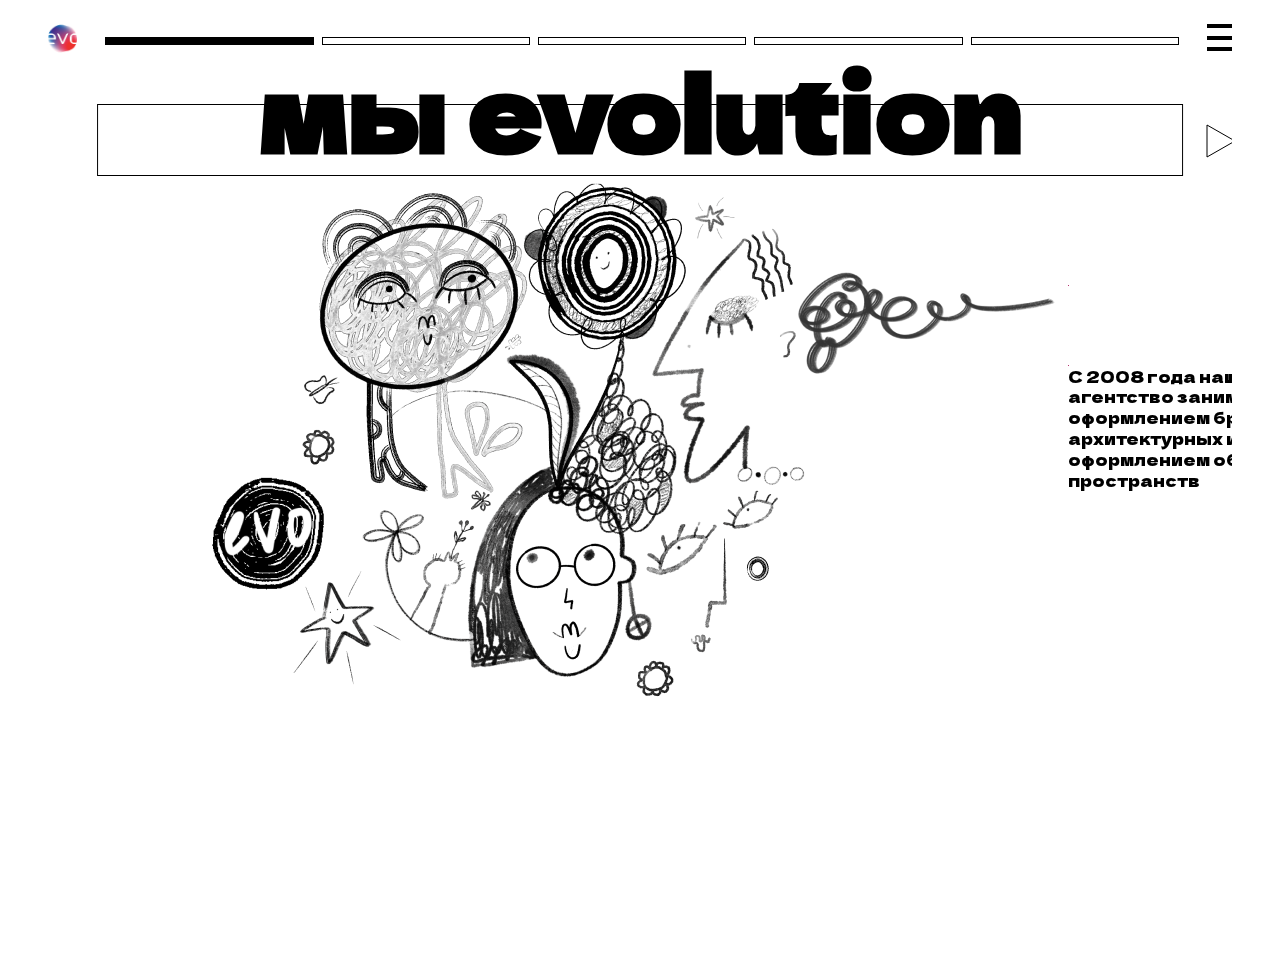
==== index.html @ dca247ba "first commit" ====
<!DOCTYPE html>
<html lang="en">
    <head>
    <meta charset="UTF-8">
    <meta name="viewport" content="width=device-width, initial-scale=1.0">
    <title>Главная</title>
    <link rel="stylesheet" href="css/libs/normalize.css">
    <link rel="stylesheet" href="css/libs/swiper-bundle.min.css">
    <link rel="stylesheet" href="css/style.min.css">
</head>
<body>
    <header id="header" class="header">
    <div class="container">
        <div class="header__inner">
            <a class="logo header__logo" href="#">
                <img class="logo__img header__logo" src="img/logo.png" alt="">
            </a>
            <div class="page-pagination"></div>
            <button id="nav-toggle" class="btn nav-toggle">
                <span class="nav-toggle__item"></span>
                <span class="nav-toggle__item"></span>
                <span class="nav-toggle__item"></span>
            </button>
        </div>
    </div>
</header>
    <main class="content" id="content">
        <div class="container">
            <div class="swiper slider">
                <div class="swiper-wrapper">
                    <div class="swiper-slide slider__slide">
                        <section class="section evolution">
                            <div class="section__header">
                                <button class="btn slider__nav-button slider__nav-button--prev">
                                    Предыдущий слайдер
                                    <svg xmlns="http://www.w3.org/2000/svg" width="30" height="34" viewBox="0 0 30 34" fill="none">
                                        <path d="M29 1L0.999999 17L29 33L29 1Z" stroke="black" stroke-linejoin="round"/>
                                    </svg>
                                </button>
                                <h2 class="section__title">
                                    мы evolution
                                </h2>
                                <button class="btn slider__nav-button slider__nav-button--next">
                                    Следующий слайдер
                                    <svg xmlns="http://www.w3.org/2000/svg" width="30" height="34" viewBox="0 0 30 34" fill="none">
                                        <path d="M1 1L29 17L1 33L1 1Z" stroke="black" stroke-linejoin="round"/>
                                    </svg>
                                </button>
                            </div>
                            <div class="section__content evolution__content">
                                <img class="evolution__image" src="img/evolution.png" alt="">
                                <div class="evolution__info">
                                    <a class="evolution__title" href="#">
                                        Создаём
                                    </a>
                                    <div class="evolution__text">
                                        C 2008 года наше креативное агентство занимается визуальным оформлением брендов, разработкой архитектурных и интерьерных решений, оформлением общественных пространств
                                    </div>
                                </div>
                            </div>
                        </section>
                    </div>
                    <div class="swiper-slide slider__slide">
                        
                    </div>
                    <div class="swiper-slide slider__slide">
                        
                    </div>
                    <div class="swiper-slide slider__slide">
                        
                    </div>
                    <div class="swiper-slide slider__slide">
                        
                    </div>
                </div>
            </div>
        </div>
    </main>
    <footer id="footer" class="footer">
    <div class="footer__inner">

    </div>
</footer>
<script src="js/libs/swiper-bundle.min.js"></script>
<script src="js/main.min.js"></script>
</body>
</html>
---- css/style.min.css ----
@font-face{font-family:DelaGothicOne;font-weight:400;font-style:normal;src:url(../fonts/DelaGothicOne-Regular.woff);font-display:swap}@font-face{font-family:Ubuntu;font-weight:400;font-style:normal;src:url(../fonts/Ubuntu-Regular.woff);font-display:swap}@font-face{font-family:Ubuntu;font-weight:700;font-style:normal;src:url(../fonts/Ubuntu-Bold.woff);font-display:swap}:root{--black:#000;--white:#fff;--gradient:linear-gradient(90deg, #0074BD 0%, #703486 23.44%, #F33663 71.88%, #ED302C 100%)}*,::after,::before{box-sizing:border-box}html{height:100%;scroll-behavior:smooth}body{margin:0;padding:0;font-weight:400;line-height:130%;font-family:DelaGothicOne,Arial,sans-serif;color:var(--black);background-color:var(--white);display:flex;flex-direction:column;position:relative;height:100%}body.overflow-hidden{overflow:hidden}a{text-decoration:none;color:var(--black);transition:.5s}a:hover{text-decoration:underline}p{line-height:130%}img{max-width:100%;height:auto}.btn{background:0 0;border:none;cursor:pointer;font-family:inherit;padding:0;outline:0;color:inherit;transition:.3s}.container{width:100%;max-width:75.875rem;padding:0 15px;margin:0 auto}#footer,#header{flex:0 0 auto}#content{flex:1 0 auto}.section__header{display:flex;align-items:center;-moz-column-gap:clamp(1rem,.857rem + .71vw,1.5rem);column-gap:clamp(1rem,.857rem + .71vw,1.5rem);column-gap:clamp(1rem,.857rem + .71vw,1.5rem);justify-content:center}.section__title{margin:0;font-size:clamp(2.125rem,.417rem + 7.59vw,7.25rem);word-break:keep-all;text-align:center;line-height:100%;position:relative;width:100%}.section__title::before{content:"";position:absolute;width:100%;height:72px;border:1px solid var(--black);top:80%;left:50%;transform:translate(-50%,-50%)}.section__content{padding-top:20px}.nav-toggle{display:flex;flex-direction:column;row-gap:clamp(.375rem,.339rem + .18vw,.5rem);width:clamp(1.5rem,1.429rem + .36vw,1.75rem);height:clamp(1.5rem,1.429rem + .36vw,1.75rem)}.nav-toggle__item{position:relative;display:block;background-color:var(--black);width:100%;height:4px;transition:.3s cubic-bezier(.39,.575,.565,1)}.nav-toggle__item:nth-child(2)::after,.nav-toggle__item:nth-child(2)::before{content:"";position:absolute;height:4px;width:100%;background-color:var(--black);left:50%;top:50%;transform:translate(-50%,-50%);transform-origin:50% 50%;transition:.3s cubic-bezier(.39,.575,.565,1);opacity:0;visibility:hidden}.nav-toggle--active .nav-toggle__item:nth-child(1),.nav-toggle--active .nav-toggle__item:nth-child(3){transform:scale(0)}.nav-toggle--active .nav-toggle__item:nth-child(2){background-color:transparent}.nav-toggle--active .nav-toggle__item:nth-child(2)::after,.nav-toggle--active .nav-toggle__item:nth-child(2)::before{visibility:visible;opacity:1}.nav-toggle--active .nav-toggle__item:nth-child(2)::before{transform:translateX(-50%) rotate(45deg)}.nav-toggle--active .nav-toggle__item:nth-child(2)::after{transform:translateX(-50%) rotate(-45deg)}.header{padding-top:24px}.header__inner{display:flex;justify-content:space-between;-moz-column-gap:24px;column-gap:24px}.page-pagination{flex-grow:1;display:flex;align-items:center}.page-pagination .swiper-pagination-bullet{border:1px solid var(--black);background:var(--white);border-radius:0;width:100%;opacity:1}.page-pagination .swiper-pagination-bullet.swiper-pagination-bullet-active{background:var(--black)}.slider__nav-button{font-size:0;width:clamp(1rem,.786rem + 1.07vw,1.75rem);height:clamp(1.25rem,1.036rem + 1.07vw,2rem);position:relative;top:30px}.slider__nav-button.swiper-button-disabled{opacity:0;visibility:hidden}.slider__slide{height:100vh}.evolution__image{display:flex}.evolution__info{width:416px;height:416px;flex-shrink:0;display:flex;flex-direction:column}.evolution__title{background:var(--gradient);background-clip:text;-webkit-background-clip:text;-webkit-text-fill-color:transparent;-o-border-image:var(--gradient);border-image:var(--gradient);border-width:1px;border-style:solid;height:clamp(2.5rem,1.5rem + 4.44vw,5.5rem);display:flex;align-items:center;justify-content:center}.evolution__content{display:flex;align-items:flex-end;max-width:1076px;margin:0 auto}
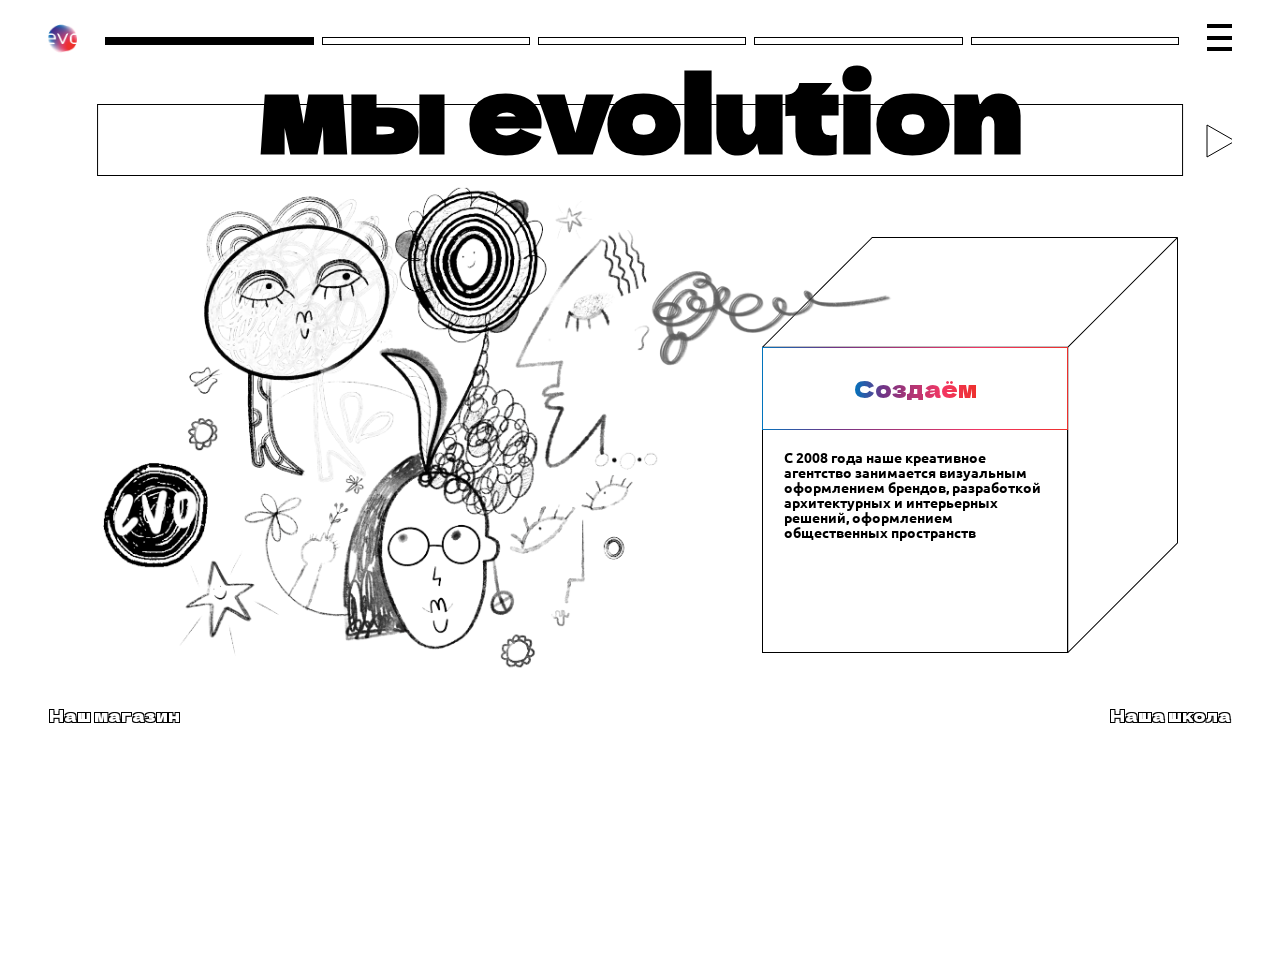
==== commit 1752f4cd: "done a first section" ====
--- a/index.html
+++ b/index.html
@@ -26,51 +26,75 @@
 </header>
     <main class="content" id="content">
         <div class="container">
-            <div class="swiper slider">
-                <div class="swiper-wrapper">
-                    <div class="swiper-slide slider__slide">
-                        <section class="section evolution">
-                            <div class="section__header">
-                                <button class="btn slider__nav-button slider__nav-button--prev">
-                                    Предыдущий слайдер
-                                    <svg xmlns="http://www.w3.org/2000/svg" width="30" height="34" viewBox="0 0 30 34" fill="none">
-                                        <path d="M29 1L0.999999 17L29 33L29 1Z" stroke="black" stroke-linejoin="round"/>
-                                    </svg>
-                                </button>
-                                <h2 class="section__title">
-                                    мы evolution
-                                </h2>
-                                <button class="btn slider__nav-button slider__nav-button--next">
-                                    Следующий слайдер
-                                    <svg xmlns="http://www.w3.org/2000/svg" width="30" height="34" viewBox="0 0 30 34" fill="none">
-                                        <path d="M1 1L29 17L1 33L1 1Z" stroke="black" stroke-linejoin="round"/>
-                                    </svg>
-                                </button>
-                            </div>
-                            <div class="section__content evolution__content">
-                                <img class="evolution__image" src="img/evolution.png" alt="">
-                                <div class="evolution__info">
-                                    <a class="evolution__title" href="#">
-                                        Создаём
-                                    </a>
-                                    <div class="evolution__text">
-                                        C 2008 года наше креативное агентство занимается визуальным оформлением брендов, разработкой архитектурных и интерьерных решений, оформлением общественных пространств
+            <div class="page">
+                <div class="swiper slider">
+                    <div class="swiper-wrapper">
+                        <div class="swiper-slide slider__slide">
+                            <section class="section evolution">
+                                <div class="section__header">
+                                    <button class="btn slider__nav-button slider__nav-button--prev">
+                                        Предыдущий слайдер
+                                        <svg xmlns="http://www.w3.org/2000/svg" width="30" height="34" viewBox="0 0 30 34" fill="none">
+                                            <path d="M29 1L0.999999 17L29 33L29 1Z" stroke="black" stroke-linejoin="round"/>
+                                        </svg>
+                                    </button>
+                                    <h2 class="section__title">
+                                        мы evolution
+                                    </h2>
+                                    <button class="btn slider__nav-button slider__nav-button--next">
+                                        Следующий слайдер
+                                        <svg xmlns="http://www.w3.org/2000/svg" width="30" height="34" viewBox="0 0 30 34" fill="none">
+                                            <path d="M1 1L29 17L1 33L1 1Z" stroke="black" stroke-linejoin="round"/>
+                                        </svg>
+                                    </button>
+                                </div>
+                                <div class="section__content evolution__content">
+                                    <div class="evolution__thumb">
+                                        <img class="evolution__image" src="img/evolution.png" alt="">
+                                    </div>
+                                    <div class="evolution__info">
+                                        <div class="evolution__info-inner">
+                                            <div class="evolution__title-wrap">
+                                                <a class="evolution__title" href="#">
+                                                    <span>
+                                                        Создаём
+                                                    </span>
+                                                </a>
+                                            </div>
+                                            <div class="evolution__text">
+                                                C 2008 года наше креативное агентство занимается визуальным оформлением брендов, разработкой архитектурных и интерьерных решений, оформлением общественных пространств
+                                            </div>
+                                        </div>
                                     </div>
                                 </div>
-                            </div>
-                        </section>
-                    </div>
-                    <div class="swiper-slide slider__slide">
-                        
-                    </div>
-                    <div class="swiper-slide slider__slide">
-                        
-                    </div>
-                    <div class="swiper-slide slider__slide">
-                        
-                    </div>
-                    <div class="swiper-slide slider__slide">
-                        
+                                <nav class="page__nav">
+                                    <ul class="page__nav-list">
+                                        <li class="page__nav-item">
+                                            <a class="page__nav-link" href="#">
+                                                Наш магазин
+                                            </a>
+                                        </li>
+                                        <li class="page__nav-item">
+                                            <a class="page__nav-link" href="#">
+                                                Наша школа
+                                            </a>
+                                        </li>
+                                    </ul>
+                                </nav>
+                            </section>
+                        </div>
+                        <div class="swiper-slide slider__slide">
+                            
+                        </div>
+                        <div class="swiper-slide slider__slide">
+                            
+                        </div>
+                        <div class="swiper-slide slider__slide">
+                            
+                        </div>
+                        <div class="swiper-slide slider__slide">
+                            
+                        </div>
                     </div>
                 </div>
             </div>
--- a/css/style.min.css
+++ b/css/style.min.css
@@ -1 +1 @@
-@font-face{font-family:DelaGothicOne;font-weight:400;font-style:normal;src:url(../fonts/DelaGothicOne-Regular.woff);font-display:swap}@font-face{font-family:Ubuntu;font-weight:400;font-style:normal;src:url(../fonts/Ubuntu-Regular.woff);font-display:swap}@font-face{font-family:Ubuntu;font-weight:700;font-style:normal;src:url(../fonts/Ubuntu-Bold.woff);font-display:swap}:root{--black:#000;--white:#fff;--gradient:linear-gradient(90deg, #0074BD 0%, #703486 23.44%, #F33663 71.88%, #ED302C 100%)}*,::after,::before{box-sizing:border-box}html{height:100%;scroll-behavior:smooth}body{margin:0;padding:0;font-weight:400;line-height:130%;font-family:DelaGothicOne,Arial,sans-serif;color:var(--black);background-color:var(--white);display:flex;flex-direction:column;position:relative;height:100%}body.overflow-hidden{overflow:hidden}a{text-decoration:none;color:var(--black);transition:.5s}a:hover{text-decoration:underline}p{line-height:130%}img{max-width:100%;height:auto}.btn{background:0 0;border:none;cursor:pointer;font-family:inherit;padding:0;outline:0;color:inherit;transition:.3s}.container{width:100%;max-width:75.875rem;padding:0 15px;margin:0 auto}#footer,#header{flex:0 0 auto}#content{flex:1 0 auto}.section__header{display:flex;align-items:center;-moz-column-gap:clamp(1rem,.857rem + .71vw,1.5rem);column-gap:clamp(1rem,.857rem + .71vw,1.5rem);column-gap:clamp(1rem,.857rem + .71vw,1.5rem);justify-content:center}.section__title{margin:0;font-size:clamp(2.125rem,.417rem + 7.59vw,7.25rem);word-break:keep-all;text-align:center;line-height:100%;position:relative;width:100%}.section__title::before{content:"";position:absolute;width:100%;height:72px;border:1px solid var(--black);top:80%;left:50%;transform:translate(-50%,-50%)}.section__content{padding-top:20px}.nav-toggle{display:flex;flex-direction:column;row-gap:clamp(.375rem,.339rem + .18vw,.5rem);width:clamp(1.5rem,1.429rem + .36vw,1.75rem);height:clamp(1.5rem,1.429rem + .36vw,1.75rem)}.nav-toggle__item{position:relative;display:block;background-color:var(--black);width:100%;height:4px;transition:.3s cubic-bezier(.39,.575,.565,1)}.nav-toggle__item:nth-child(2)::after,.nav-toggle__item:nth-child(2)::before{content:"";position:absolute;height:4px;width:100%;background-color:var(--black);left:50%;top:50%;transform:translate(-50%,-50%);transform-origin:50% 50%;transition:.3s cubic-bezier(.39,.575,.565,1);opacity:0;visibility:hidden}.nav-toggle--active .nav-toggle__item:nth-child(1),.nav-toggle--active .nav-toggle__item:nth-child(3){transform:scale(0)}.nav-toggle--active .nav-toggle__item:nth-child(2){background-color:transparent}.nav-toggle--active .nav-toggle__item:nth-child(2)::after,.nav-toggle--active .nav-toggle__item:nth-child(2)::before{visibility:visible;opacity:1}.nav-toggle--active .nav-toggle__item:nth-child(2)::before{transform:translateX(-50%) rotate(45deg)}.nav-toggle--active .nav-toggle__item:nth-child(2)::after{transform:translateX(-50%) rotate(-45deg)}.header{padding-top:24px}.header__inner{display:flex;justify-content:space-between;-moz-column-gap:24px;column-gap:24px}.page-pagination{flex-grow:1;display:flex;align-items:center}.page-pagination .swiper-pagination-bullet{border:1px solid var(--black);background:var(--white);border-radius:0;width:100%;opacity:1}.page-pagination .swiper-pagination-bullet.swiper-pagination-bullet-active{background:var(--black)}.slider__nav-button{font-size:0;width:clamp(1rem,.786rem + 1.07vw,1.75rem);height:clamp(1.25rem,1.036rem + 1.07vw,2rem);position:relative;top:30px}.slider__nav-button.swiper-button-disabled{opacity:0;visibility:hidden}.slider__slide{height:100vh}.evolution__image{display:flex}.evolution__info{width:416px;height:416px;flex-shrink:0;display:flex;flex-direction:column}.evolution__title{background:var(--gradient);background-clip:text;-webkit-background-clip:text;-webkit-text-fill-color:transparent;-o-border-image:var(--gradient);border-image:var(--gradient);border-width:1px;border-style:solid;height:clamp(2.5rem,1.5rem + 4.44vw,5.5rem);display:flex;align-items:center;justify-content:center}.evolution__content{display:flex;align-items:flex-end;max-width:1076px;margin:0 auto}+@font-face{font-family:DelaGothicOne;font-weight:400;font-style:normal;src:url(../fonts/DelaGothicOne-Regular.woff);font-display:swap}@font-face{font-family:Ubuntu;font-weight:400;font-style:normal;src:url(../fonts/Ubuntu-Regular.woff);font-display:swap}@font-face{font-family:Ubuntu;font-weight:700;font-style:normal;src:url(../fonts/Ubuntu-Bold.woff);font-display:swap}:root{--black:#000;--white:#fff;--gradient:linear-gradient(90deg, #0074BD 0%, #703486 23.44%, #F33663 71.88%, #ED302C 100%)}*,::after,::before{box-sizing:border-box}html{height:100%;scroll-behavior:smooth}body{margin:0;padding:0;font-weight:400;line-height:130%;font-family:DelaGothicOne,Arial,sans-serif;color:var(--black);background-color:var(--white);display:flex;flex-direction:column;position:relative;height:100%}body.overflow-hidden{overflow:hidden}a{text-decoration:none;color:var(--black);transition:.5s}a:hover{text-decoration:underline}p{line-height:130%}img{max-width:100%;height:auto}.btn{background:0 0;border:none;cursor:pointer;font-family:inherit;padding:0;outline:0;color:inherit;transition:.3s}.container{width:100%;max-width:75.875rem;padding:0 15px;margin:0 auto}#footer,#header{flex:0 0 auto}#content{flex:1 0 auto}.section__header{display:flex;align-items:center;-moz-column-gap:clamp(1rem,.857rem + .71vw,1.5rem);column-gap:clamp(1rem,.857rem + .71vw,1.5rem);column-gap:clamp(1rem,.857rem + .71vw,1.5rem);justify-content:center}.section__title{margin:0;font-size:clamp(2.125rem,.417rem + 7.59vw,7.25rem);word-break:keep-all;text-align:center;line-height:100%;position:relative;width:100%}.section__title::before{content:"";position:absolute;width:100%;height:72px;border:1px solid var(--black);top:80%;left:50%;transform:translate(-50%,-50%)}.section__content{padding-top:24px}.nav-toggle{display:flex;flex-direction:column;row-gap:clamp(.375rem,.339rem + .18vw,.5rem);width:clamp(1.5rem,1.429rem + .36vw,1.75rem);height:clamp(1.5rem,1.429rem + .36vw,1.75rem)}.nav-toggle__item{position:relative;display:block;background-color:var(--black);width:100%;height:4px;transition:.3s cubic-bezier(.39,.575,.565,1)}.nav-toggle__item:nth-child(2)::after,.nav-toggle__item:nth-child(2)::before{content:"";position:absolute;height:4px;width:100%;background-color:var(--black);left:50%;top:50%;transform:translate(-50%,-50%);transform-origin:50% 50%;transition:.3s cubic-bezier(.39,.575,.565,1);opacity:0;visibility:hidden}.nav-toggle--active .nav-toggle__item:nth-child(1),.nav-toggle--active .nav-toggle__item:nth-child(3){transform:scale(0)}.nav-toggle--active .nav-toggle__item:nth-child(2){background-color:transparent}.nav-toggle--active .nav-toggle__item:nth-child(2)::after,.nav-toggle--active .nav-toggle__item:nth-child(2)::before{visibility:visible;opacity:1}.nav-toggle--active .nav-toggle__item:nth-child(2)::before{transform:translateX(-50%) rotate(45deg)}.nav-toggle--active .nav-toggle__item:nth-child(2)::after{transform:translateX(-50%) rotate(-45deg)}.header{padding-top:24px}.header__inner{display:flex;justify-content:space-between;-moz-column-gap:24px;column-gap:24px}.page-pagination{flex-grow:1;display:flex;align-items:center}.page-pagination .swiper-pagination-bullet{border:1px solid var(--black);background:var(--white);border-radius:0;width:100%;opacity:1}.page-pagination .swiper-pagination-bullet:hover{background:var(--gradient);border-color:transparent}.page-pagination .swiper-pagination-bullet.swiper-pagination-bullet-active{background:var(--black);cursor:default}.slider__nav-button{font-size:0;width:clamp(1rem,.786rem + 1.07vw,1.75rem);height:clamp(1.25rem,1.036rem + 1.07vw,2rem);position:relative;top:30px}.slider__nav-button.swiper-button-disabled{opacity:0;visibility:hidden}.slider__slide{height:100vh}.page__nav{padding:0 1px}.page__nav-list{margin:0;padding:0;list-style:none;display:flex;align-items:center;justify-content:space-between}.page__nav-link{color:var(--white);text-shadow:1px 1px 0 #000,-1px 1px 0 #000,-1px -1px 0 #000,1px -1px 0 #000;transition:unset}.page__nav-link:hover{text-decoration:none;background:var(--gradient);background-clip:text;-webkit-background-clip:text;-webkit-text-fill-color:transparent;text-shadow:unset}.evolution__content{display:grid;grid-template-columns:1fr 416px;max-width:1076px;margin:0 auto;align-items:center}.evolution__thumb{position:relative;width:120%;height:520px;z-index:1}.evolution__info{width:416px;height:416px;flex-shrink:0;display:flex;flex-direction:column;background-image:url([data-uri]);background-repeat:no-repeat;background-position:center;background-size:contain;justify-content:flex-end}.evolution__info-inner{width:306px;height:306px}.evolution__title{background-color:var(--white);height:clamp(2.5rem,1.5rem + 4.44vw,5.5rem);display:flex;align-items:center;justify-content:center;font-size:clamp(.875rem,.667rem + .93vw,1.5rem)}.evolution__title span{background:var(--gradient);background-clip:text;-webkit-background-clip:text;-webkit-text-fill-color:transparent;display:block;line-height:120%}.evolution__title-wrap{background:var(--gradient);padding:1px}.evolution__title:hover{text-decoration:none}.evolution__text{padding:20px 22px;font-size:clamp(.75rem,.708rem + .19vw,.875rem);line-height:110%;font-family:Ubuntu;font-weight:700}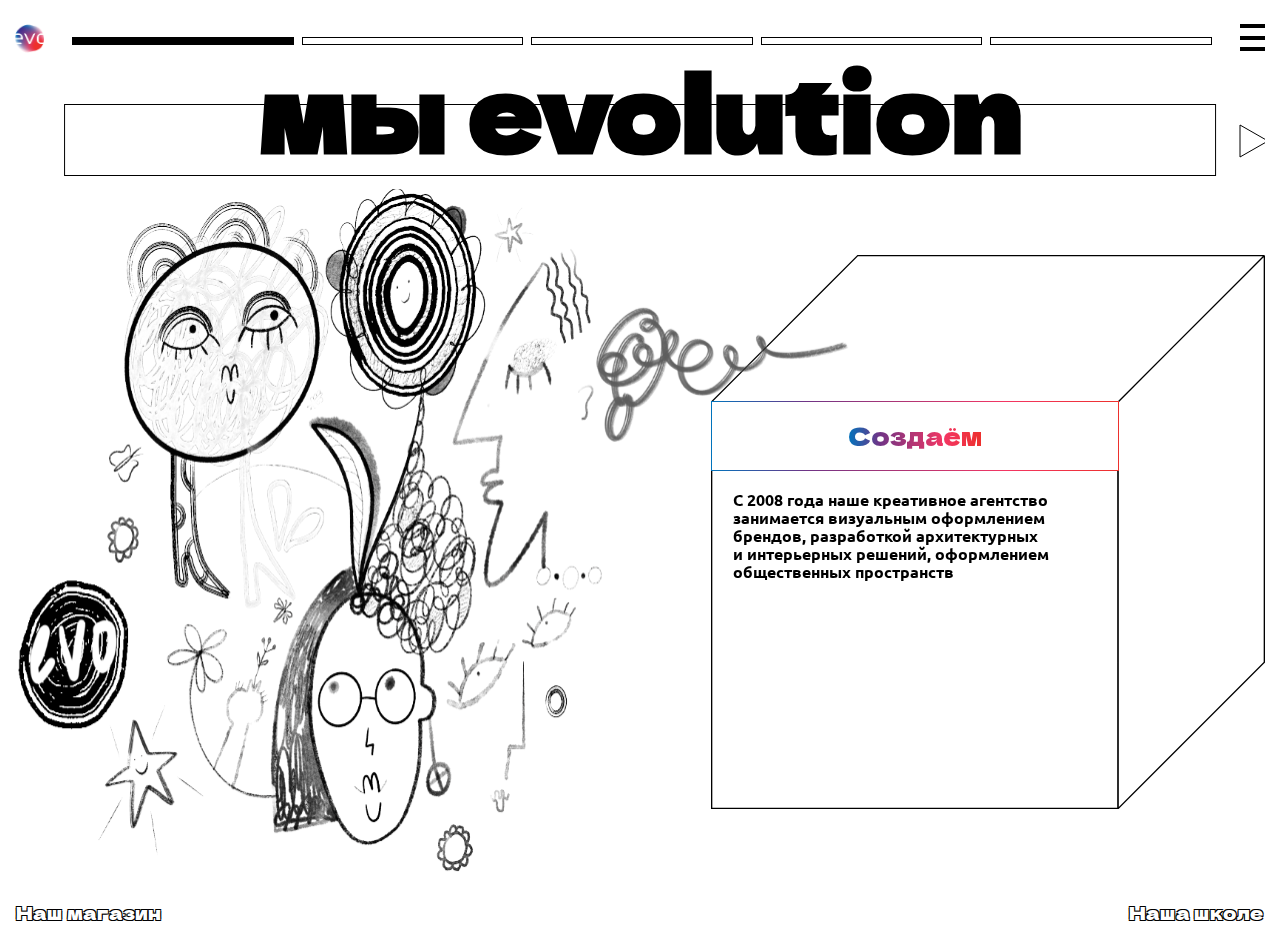
==== commit e12c67b3: "bug fixes" ====
--- a/index.html
+++ b/index.html
@@ -15,7 +15,7 @@
             <a class="logo header__logo" href="#">
                 <img class="logo__img header__logo" src="img/logo.png" alt="">
             </a>
-            <div class="page-pagination"></div>
+            <div class="page__pagination"></div>
             <button id="nav-toggle" class="btn nav-toggle">
                 <span class="nav-toggle__item"></span>
                 <span class="nav-toggle__item"></span>
@@ -67,20 +67,6 @@
                                         </div>
                                     </div>
                                 </div>
-                                <nav class="page__nav">
-                                    <ul class="page__nav-list">
-                                        <li class="page__nav-item">
-                                            <a class="page__nav-link" href="#">
-                                                Наш магазин
-                                            </a>
-                                        </li>
-                                        <li class="page__nav-item">
-                                            <a class="page__nav-link" href="#">
-                                                Наша школа
-                                            </a>
-                                        </li>
-                                    </ul>
-                                </nav>
                             </section>
                         </div>
                         <div class="swiper-slide slider__slide">
@@ -102,7 +88,22 @@
     </main>
     <footer id="footer" class="footer">
     <div class="footer__inner">
-
+        <div class="container">
+            <nav class="nav footer__nav">
+                <ul class="nav__list footer__nav-list">
+                    <li class="nav__item footer__nav-item">
+                        <a class="nav__link footer__nav-link" href="#">
+                            Наш магазин
+                        </a>
+                    </li>
+                    <li class="nav__item footer__nav-item">
+                        <a class="nav__link footer__nav-link" href="#">
+                            Наша школе
+                        </a>
+                    </li>
+                </ul>
+            </nav>
+        </div>
     </div>
 </footer>
 <script src="js/libs/swiper-bundle.min.js"></script>
--- a/css/style.min.css
+++ b/css/style.min.css
@@ -1 +1 @@
-@font-face{font-family:DelaGothicOne;font-weight:400;font-style:normal;src:url(../fonts/DelaGothicOne-Regular.woff);font-display:swap}@font-face{font-family:Ubuntu;font-weight:400;font-style:normal;src:url(../fonts/Ubuntu-Regular.woff);font-display:swap}@font-face{font-family:Ubuntu;font-weight:700;font-style:normal;src:url(../fonts/Ubuntu-Bold.woff);font-display:swap}:root{--black:#000;--white:#fff;--gradient:linear-gradient(90deg, #0074BD 0%, #703486 23.44%, #F33663 71.88%, #ED302C 100%)}*,::after,::before{box-sizing:border-box}html{height:100%;scroll-behavior:smooth}body{margin:0;padding:0;font-weight:400;line-height:130%;font-family:DelaGothicOne,Arial,sans-serif;color:var(--black);background-color:var(--white);display:flex;flex-direction:column;position:relative;height:100%}body.overflow-hidden{overflow:hidden}a{text-decoration:none;color:var(--black);transition:.5s}a:hover{text-decoration:underline}p{line-height:130%}img{max-width:100%;height:auto}.btn{background:0 0;border:none;cursor:pointer;font-family:inherit;padding:0;outline:0;color:inherit;transition:.3s}.container{width:100%;max-width:75.875rem;padding:0 15px;margin:0 auto}#footer,#header{flex:0 0 auto}#content{flex:1 0 auto}.section__header{display:flex;align-items:center;-moz-column-gap:clamp(1rem,.857rem + .71vw,1.5rem);column-gap:clamp(1rem,.857rem + .71vw,1.5rem);column-gap:clamp(1rem,.857rem + .71vw,1.5rem);justify-content:center}.section__title{margin:0;font-size:clamp(2.125rem,.417rem + 7.59vw,7.25rem);word-break:keep-all;text-align:center;line-height:100%;position:relative;width:100%}.section__title::before{content:"";position:absolute;width:100%;height:72px;border:1px solid var(--black);top:80%;left:50%;transform:translate(-50%,-50%)}.section__content{padding-top:24px}.nav-toggle{display:flex;flex-direction:column;row-gap:clamp(.375rem,.339rem + .18vw,.5rem);width:clamp(1.5rem,1.429rem + .36vw,1.75rem);height:clamp(1.5rem,1.429rem + .36vw,1.75rem)}.nav-toggle__item{position:relative;display:block;background-color:var(--black);width:100%;height:4px;transition:.3s cubic-bezier(.39,.575,.565,1)}.nav-toggle__item:nth-child(2)::after,.nav-toggle__item:nth-child(2)::before{content:"";position:absolute;height:4px;width:100%;background-color:var(--black);left:50%;top:50%;transform:translate(-50%,-50%);transform-origin:50% 50%;transition:.3s cubic-bezier(.39,.575,.565,1);opacity:0;visibility:hidden}.nav-toggle--active .nav-toggle__item:nth-child(1),.nav-toggle--active .nav-toggle__item:nth-child(3){transform:scale(0)}.nav-toggle--active .nav-toggle__item:nth-child(2){background-color:transparent}.nav-toggle--active .nav-toggle__item:nth-child(2)::after,.nav-toggle--active .nav-toggle__item:nth-child(2)::before{visibility:visible;opacity:1}.nav-toggle--active .nav-toggle__item:nth-child(2)::before{transform:translateX(-50%) rotate(45deg)}.nav-toggle--active .nav-toggle__item:nth-child(2)::after{transform:translateX(-50%) rotate(-45deg)}.header{padding-top:24px}.header__inner{display:flex;justify-content:space-between;-moz-column-gap:24px;column-gap:24px}.page-pagination{flex-grow:1;display:flex;align-items:center}.page-pagination .swiper-pagination-bullet{border:1px solid var(--black);background:var(--white);border-radius:0;width:100%;opacity:1}.page-pagination .swiper-pagination-bullet:hover{background:var(--gradient);border-color:transparent}.page-pagination .swiper-pagination-bullet.swiper-pagination-bullet-active{background:var(--black);cursor:default}.slider__nav-button{font-size:0;width:clamp(1rem,.786rem + 1.07vw,1.75rem);height:clamp(1.25rem,1.036rem + 1.07vw,2rem);position:relative;top:30px}.slider__nav-button.swiper-button-disabled{opacity:0;visibility:hidden}.slider__slide{height:100vh}.page__nav{padding:0 1px}.page__nav-list{margin:0;padding:0;list-style:none;display:flex;align-items:center;justify-content:space-between}.page__nav-link{color:var(--white);text-shadow:1px 1px 0 #000,-1px 1px 0 #000,-1px -1px 0 #000,1px -1px 0 #000;transition:unset}.page__nav-link:hover{text-decoration:none;background:var(--gradient);background-clip:text;-webkit-background-clip:text;-webkit-text-fill-color:transparent;text-shadow:unset}.evolution__content{display:grid;grid-template-columns:1fr 416px;max-width:1076px;margin:0 auto;align-items:center}.evolution__thumb{position:relative;width:120%;height:520px;z-index:1}.evolution__info{width:416px;height:416px;flex-shrink:0;display:flex;flex-direction:column;background-image:url([data-uri]);background-repeat:no-repeat;background-position:center;background-size:contain;justify-content:flex-end}.evolution__info-inner{width:306px;height:306px}.evolution__title{background-color:var(--white);height:clamp(2.5rem,1.5rem + 4.44vw,5.5rem);display:flex;align-items:center;justify-content:center;font-size:clamp(.875rem,.667rem + .93vw,1.5rem)}.evolution__title span{background:var(--gradient);background-clip:text;-webkit-background-clip:text;-webkit-text-fill-color:transparent;display:block;line-height:120%}.evolution__title-wrap{background:var(--gradient);padding:1px}.evolution__title:hover{text-decoration:none}.evolution__text{padding:20px 22px;font-size:clamp(.75rem,.708rem + .19vw,.875rem);line-height:110%;font-family:Ubuntu;font-weight:700}+@font-face{font-family:DelaGothicOne;font-weight:400;font-style:normal;src:url(../fonts/DelaGothicOne-Regular.woff);font-display:swap}@font-face{font-family:Ubuntu;font-weight:400;font-style:normal;src:url(../fonts/Ubuntu-Regular.woff);font-display:swap}@font-face{font-family:Ubuntu;font-weight:700;font-style:normal;src:url(../fonts/Ubuntu-Bold.woff);font-display:swap}:root{--black:#000;--white:#fff;--gradient:linear-gradient(90deg, #0074BD 0%, #703486 23.44%, #F33663 71.88%, #ED302C 100%)}*,::after,::before{box-sizing:border-box}html{height:100%;scroll-behavior:smooth}body{margin:0;padding:0;font-weight:400;line-height:130%;font-family:DelaGothicOne,Arial,sans-serif;color:var(--black);background-color:var(--white);display:flex;flex-direction:column;position:relative;height:100%}body.overflow-hidden{overflow:hidden}a{text-decoration:none;color:var(--black);transition:.5s}a:hover{text-decoration:underline}p{line-height:130%}img{max-width:100%;height:auto}.btn{background:0 0;border:none;cursor:pointer;font-family:inherit;padding:0;outline:0;color:inherit;transition:.3s}.container{width:100%;max-width:91.5rem;padding:0 15px;margin:0 auto}#footer,#header{flex:0 0 auto}#content{flex:1 0 auto}.section__header{display:flex;align-items:center;-moz-column-gap:clamp(1rem,.857rem + .71vw,1.5rem);column-gap:clamp(1rem,.857rem + .71vw,1.5rem);column-gap:clamp(1rem,.857rem + .71vw,1.5rem);justify-content:center}.section__title{margin:0;font-size:clamp(2.125rem,.417rem + 7.59vw,7.25rem);word-break:keep-all;text-align:center;line-height:100%;position:relative;width:100%}.section__title::before{content:"";position:absolute;width:100%;height:72px;border:1px solid var(--black);top:80%;left:50%;transform:translate(-50%,-50%)}.section__content{padding-top:24px}.nav__list{margin:0;padding:0;list-style:none}.nav-toggle{display:flex;flex-direction:column;row-gap:clamp(.375rem,.339rem + .18vw,.5rem);width:clamp(1.5rem,1.429rem + .36vw,1.75rem);height:clamp(1.5rem,1.429rem + .36vw,1.75rem)}.nav-toggle__item{position:relative;display:block;background-color:var(--black);width:100%;height:4px;transition:.3s cubic-bezier(.39,.575,.565,1)}.nav-toggle__item:nth-child(2)::after,.nav-toggle__item:nth-child(2)::before{content:"";position:absolute;height:4px;width:100%;background-color:var(--black);left:50%;top:50%;transform:translate(-50%,-50%);transform-origin:50% 50%;transition:.3s cubic-bezier(.39,.575,.565,1);opacity:0;visibility:hidden}.nav-toggle--active .nav-toggle__item:nth-child(1),.nav-toggle--active .nav-toggle__item:nth-child(3){transform:scale(0)}.nav-toggle--active .nav-toggle__item:nth-child(2){background-color:transparent}.nav-toggle--active .nav-toggle__item:nth-child(2)::after,.nav-toggle--active .nav-toggle__item:nth-child(2)::before{visibility:visible;opacity:1}.nav-toggle--active .nav-toggle__item:nth-child(2)::before{transform:translateX(-50%) rotate(45deg)}.nav-toggle--active .nav-toggle__item:nth-child(2)::after{transform:translateX(-50%) rotate(-45deg)}.header{padding-top:24px}.header__inner{display:flex;justify-content:space-between;-moz-column-gap:24px;column-gap:24px}.page__pagination{flex-grow:1;display:flex;align-items:center}.page__pagination .swiper-pagination-bullet{border:1px solid var(--black);background:var(--white);border-radius:0;width:100%;opacity:1}.page__pagination .swiper-pagination-bullet.swiper-pagination-bullet-active{background:var(--black);cursor:default}.page__pagination .swiper-pagination-bullet:hover{background:var(--gradient);border-color:transparent}.slider__nav-button{font-size:0;width:clamp(1rem,.786rem + 1.07vw,1.75rem);height:clamp(1.25rem,1.036rem + 1.07vw,2rem);position:relative;top:30px}.slider__nav-button.swiper-button-disabled{opacity:0;visibility:hidden}.evolution__content{display:grid;grid-template-columns:1fr 554px;max-width:1330px;margin:0 auto;align-items:center}.evolution__thumb{position:relative;width:120%;height:693px;z-index:1;display:flex;-o-object-fit:contain;object-fit:contain}.evolution__info{width:554px;height:554px;flex-shrink:0;display:flex;flex-direction:column;background-image:url([data-uri]);background-repeat:no-repeat;background-position:center;background-size:contain;justify-content:flex-end}.evolution__info-inner{width:408px;height:408px}.evolution__title{background-color:var(--white);height:clamp(2.5rem,1.808rem + 3.08vw,5.5rem);display:flex;align-items:center;justify-content:center;font-size:clamp(.875rem,.615rem + 1.15vw,2rem)}.evolution__title span{background:var(--gradient);background-clip:text;-webkit-background-clip:text;-webkit-text-fill-color:transparent;display:block;line-height:120%}.evolution__title-wrap{background:var(--gradient);padding:1px}.evolution__title:hover{text-decoration:none}.evolution__text{padding:20px 22px;font-size:clamp(.875rem,.817rem + .26vw,1.125rem);line-height:110%;font-family:Ubuntu;font-weight:700}.footer{padding:24px 0}.footer__nav{padding:0 1px}.footer__nav-list{display:flex;align-items:center;justify-content:space-between}.footer__nav-link{font-size:clamp(.875rem,.774rem + .45vw,1.313rem);color:var(--white);text-shadow:1px 1px 0 #000,-1px 1px 0 #000,-1px -1px 0 #000,1px -1px 0 #000;transition:unset}.footer__nav-link:hover{text-decoration:none;background:var(--gradient);background-clip:text;-webkit-background-clip:text;-webkit-text-fill-color:transparent;text-shadow:unset}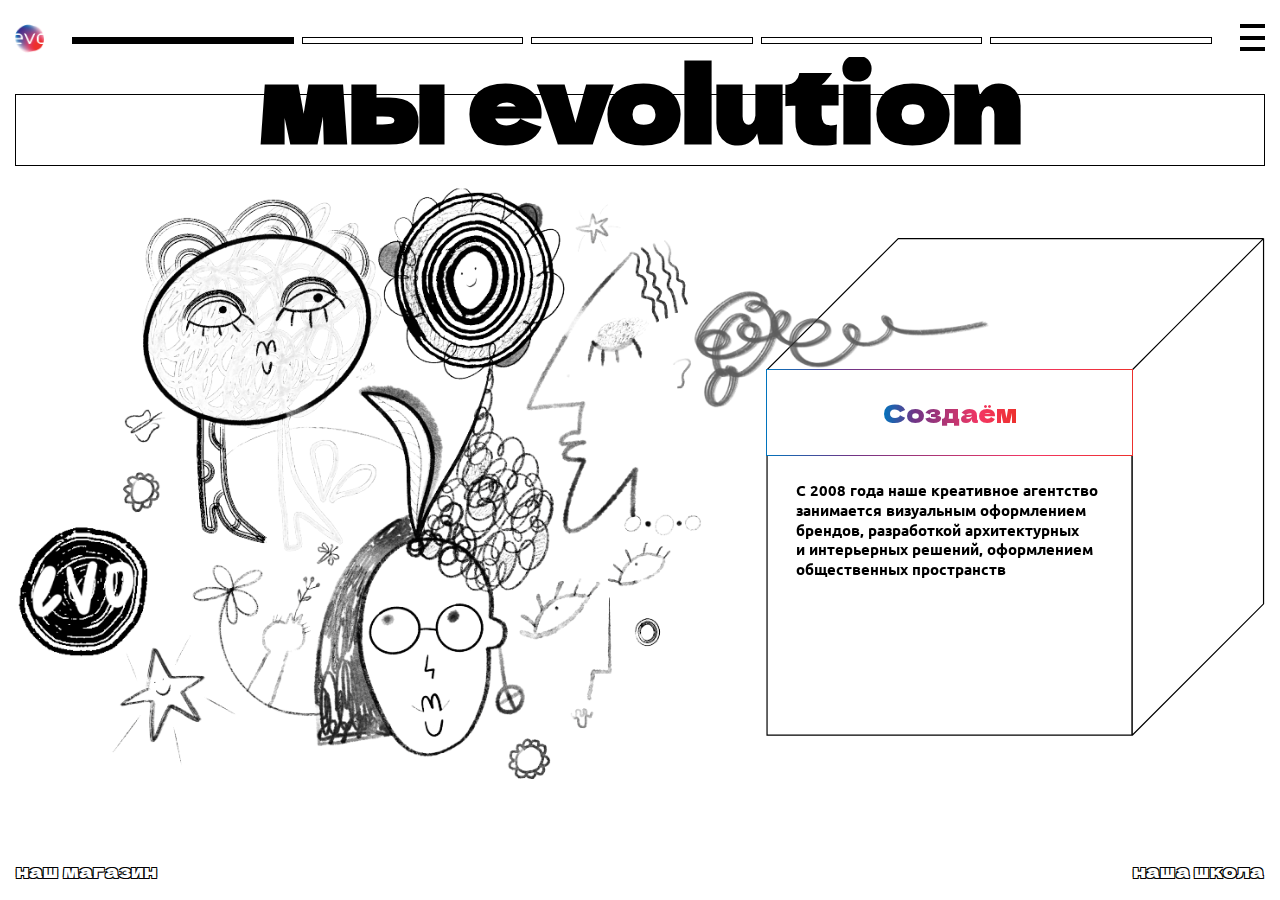
==== commit d67869ce: "main full" ====
--- a/index.html
+++ b/index.html
@@ -1,5 +1,5 @@
 <!DOCTYPE html>
-<html lang="en">
+<html lang="ru">
     <head>
     <meta charset="UTF-8">
     <meta name="viewport" content="width=device-width, initial-scale=1.0">
@@ -22,46 +22,89 @@
                 <span class="nav-toggle__item"></span>
             </button>
         </div>
+        <div class="header__navigation">
+            <div class="header__navigation-container">
+                <nav class="nav header__nav">
+                    <ul class="nav__list header__nav-list">
+                        <li class="nav__item header__nav-item">
+                            <a class="nav__link header__nav-link" href="#">
+                                мы evolution
+                            </a>
+                        </li>
+                        <li class="nav__item header__nav-item header__nav-item--has-children">
+                            <a class="nav__link header__nav-link" href="#">
+                                создаем
+                            </a>
+                        </li>
+                        <li class="nav__item header__nav-item">
+                            <a class="nav__link header__nav-link" href="#">
+                                команда
+                            </a>
+                        </li>
+                        <li class="nav__item header__nav-item">
+                            <a class="nav__link header__nav-link" href="#">
+                                на связи
+                            </a>
+                        </li>
+                        <li class="nav__item header__nav-item">
+                            <a class="nav__link header__nav-link" href="#">
+                                подарок
+                            </a>
+                        </li>
+                    </ul>
+                </nav>
+                <div class="header__navigation-bottom">
+                    <div class="header__our-nav-cube"></div>
+                    <nav class="nav header__our-nav cube cube--bottom">
+                        <ul class="nav__list header__our-nav-list">
+                            <li class="nav__item header__our-nav-item">
+                                <a class="nav__link header__our-nav-link" href="#">
+                                    <span>
+                                        Наш магазин
+                                    </span>
+                                </a>
+                            </li>
+                            <li class="nav__item header__our-nav-item">
+                                <a class="nav__link header__our-nav-link" href="#">
+                                    <span>
+                                        Наша школа
+                                    </span>
+                                </a>
+                            </li>
+                        </ul>
+                    </nav>
+                </div>
+            </div>
+        </div>
     </div>
 </header>
     <main class="content" id="content">
-        <div class="container">
-            <div class="page">
-                <div class="swiper slider">
+        <div class="page">
+            <div class="container page__container">
+                <div class="swiper page__slider">
                     <div class="swiper-wrapper">
-                        <div class="swiper-slide slider__slide">
+                        <div class="swiper-slide page__slide">
                             <section class="section evolution">
                                 <div class="section__header">
-                                    <button class="btn slider__nav-button slider__nav-button--prev">
-                                        Предыдущий слайдер
-                                        <svg xmlns="http://www.w3.org/2000/svg" width="30" height="34" viewBox="0 0 30 34" fill="none">
-                                            <path d="M29 1L0.999999 17L29 33L29 1Z" stroke="black" stroke-linejoin="round"/>
-                                        </svg>
-                                    </button>
                                     <h2 class="section__title">
                                         мы evolution
                                     </h2>
-                                    <button class="btn slider__nav-button slider__nav-button--next">
-                                        Следующий слайдер
-                                        <svg xmlns="http://www.w3.org/2000/svg" width="30" height="34" viewBox="0 0 30 34" fill="none">
-                                            <path d="M1 1L29 17L1 33L1 1Z" stroke="black" stroke-linejoin="round"/>
-                                        </svg>
-                                    </button>
                                 </div>
                                 <div class="section__content evolution__content">
                                     <div class="evolution__thumb">
-                                        <img class="evolution__image" src="img/evolution.png" alt="">
+                                        <img src="img/evolution.png" alt="" class="evolution__img">
+                                        <img src="img/evolution-mobile.png" alt="" class="evolution__img evolution__img--mobile">
                                     </div>
-                                    <div class="evolution__info">
-                                        <div class="evolution__info-inner">
-                                            <div class="evolution__title-wrap">
-                                                <a class="evolution__title" href="#">
+                                    <div class="cube cube--top evolution__cube">
+                                        <div class="evolution__cube-content">
+                                            <div class="evolution__cube-link-wrap">
+                                                <a href="#" class="evolution__cube-link">
                                                     <span>
                                                         Создаём
                                                     </span>
                                                 </a>
                                             </div>
-                                            <div class="evolution__text">
+                                            <div class="evolution__cube-text">
                                                 C 2008 года наше креативное агентство занимается визуальным оформлением брендов, разработкой архитектурных и интерьерных решений, оформлением общественных пространств
                                             </div>
                                         </div>
@@ -69,16 +112,16 @@
                                 </div>
                             </section>
                         </div>
-                        <div class="swiper-slide slider__slide">
+                        <div class="swiper-slide page__slide">
                             
                         </div>
-                        <div class="swiper-slide slider__slide">
+                        <div class="swiper-slide page__slide">
                             
                         </div>
-                        <div class="swiper-slide slider__slide">
+                        <div class="swiper-slide page__slide">
                             
                         </div>
-                        <div class="swiper-slide slider__slide">
+                        <div class="swiper-slide page__slide">
                             
                         </div>
                     </div>
@@ -93,12 +136,12 @@
                 <ul class="nav__list footer__nav-list">
                     <li class="nav__item footer__nav-item">
                         <a class="nav__link footer__nav-link" href="#">
-                            Наш магазин
+                            наш магазин
                         </a>
                     </li>
                     <li class="nav__item footer__nav-item">
                         <a class="nav__link footer__nav-link" href="#">
-                            Наша школе
+                            наша школа
                         </a>
                     </li>
                 </ul>
--- a/css/style.min.css
+++ b/css/style.min.css
@@ -1 +1 @@
-@font-face{font-family:DelaGothicOne;font-weight:400;font-style:normal;src:url(../fonts/DelaGothicOne-Regular.woff);font-display:swap}@font-face{font-family:Ubuntu;font-weight:400;font-style:normal;src:url(../fonts/Ubuntu-Regular.woff);font-display:swap}@font-face{font-family:Ubuntu;font-weight:700;font-style:normal;src:url(../fonts/Ubuntu-Bold.woff);font-display:swap}:root{--black:#000;--white:#fff;--gradient:linear-gradient(90deg, #0074BD 0%, #703486 23.44%, #F33663 71.88%, #ED302C 100%)}*,::after,::before{box-sizing:border-box}html{height:100%;scroll-behavior:smooth}body{margin:0;padding:0;font-weight:400;line-height:130%;font-family:DelaGothicOne,Arial,sans-serif;color:var(--black);background-color:var(--white);display:flex;flex-direction:column;position:relative;height:100%}body.overflow-hidden{overflow:hidden}a{text-decoration:none;color:var(--black);transition:.5s}a:hover{text-decoration:underline}p{line-height:130%}img{max-width:100%;height:auto}.btn{background:0 0;border:none;cursor:pointer;font-family:inherit;padding:0;outline:0;color:inherit;transition:.3s}.container{width:100%;max-width:91.5rem;padding:0 15px;margin:0 auto}#footer,#header{flex:0 0 auto}#content{flex:1 0 auto}.section__header{display:flex;align-items:center;-moz-column-gap:clamp(1rem,.857rem + .71vw,1.5rem);column-gap:clamp(1rem,.857rem + .71vw,1.5rem);column-gap:clamp(1rem,.857rem + .71vw,1.5rem);justify-content:center}.section__title{margin:0;font-size:clamp(2.125rem,.417rem + 7.59vw,7.25rem);word-break:keep-all;text-align:center;line-height:100%;position:relative;width:100%}.section__title::before{content:"";position:absolute;width:100%;height:72px;border:1px solid var(--black);top:80%;left:50%;transform:translate(-50%,-50%)}.section__content{padding-top:24px}.nav__list{margin:0;padding:0;list-style:none}.nav-toggle{display:flex;flex-direction:column;row-gap:clamp(.375rem,.339rem + .18vw,.5rem);width:clamp(1.5rem,1.429rem + .36vw,1.75rem);height:clamp(1.5rem,1.429rem + .36vw,1.75rem)}.nav-toggle__item{position:relative;display:block;background-color:var(--black);width:100%;height:4px;transition:.3s cubic-bezier(.39,.575,.565,1)}.nav-toggle__item:nth-child(2)::after,.nav-toggle__item:nth-child(2)::before{content:"";position:absolute;height:4px;width:100%;background-color:var(--black);left:50%;top:50%;transform:translate(-50%,-50%);transform-origin:50% 50%;transition:.3s cubic-bezier(.39,.575,.565,1);opacity:0;visibility:hidden}.nav-toggle--active .nav-toggle__item:nth-child(1),.nav-toggle--active .nav-toggle__item:nth-child(3){transform:scale(0)}.nav-toggle--active .nav-toggle__item:nth-child(2){background-color:transparent}.nav-toggle--active .nav-toggle__item:nth-child(2)::after,.nav-toggle--active .nav-toggle__item:nth-child(2)::before{visibility:visible;opacity:1}.nav-toggle--active .nav-toggle__item:nth-child(2)::before{transform:translateX(-50%) rotate(45deg)}.nav-toggle--active .nav-toggle__item:nth-child(2)::after{transform:translateX(-50%) rotate(-45deg)}.header{padding-top:24px}.header__inner{display:flex;justify-content:space-between;-moz-column-gap:24px;column-gap:24px}.page__pagination{flex-grow:1;display:flex;align-items:center}.page__pagination .swiper-pagination-bullet{border:1px solid var(--black);background:var(--white);border-radius:0;width:100%;opacity:1}.page__pagination .swiper-pagination-bullet.swiper-pagination-bullet-active{background:var(--black);cursor:default}.page__pagination .swiper-pagination-bullet:hover{background:var(--gradient);border-color:transparent}.slider__nav-button{font-size:0;width:clamp(1rem,.786rem + 1.07vw,1.75rem);height:clamp(1.25rem,1.036rem + 1.07vw,2rem);position:relative;top:30px}.slider__nav-button.swiper-button-disabled{opacity:0;visibility:hidden}.evolution__content{display:grid;grid-template-columns:1fr 554px;max-width:1330px;margin:0 auto;align-items:center}.evolution__thumb{position:relative;width:120%;height:693px;z-index:1;display:flex;-o-object-fit:contain;object-fit:contain}.evolution__info{width:554px;height:554px;flex-shrink:0;display:flex;flex-direction:column;background-image:url([data-uri]);background-repeat:no-repeat;background-position:center;background-size:contain;justify-content:flex-end}.evolution__info-inner{width:408px;height:408px}.evolution__title{background-color:var(--white);height:clamp(2.5rem,1.808rem + 3.08vw,5.5rem);display:flex;align-items:center;justify-content:center;font-size:clamp(.875rem,.615rem + 1.15vw,2rem)}.evolution__title span{background:var(--gradient);background-clip:text;-webkit-background-clip:text;-webkit-text-fill-color:transparent;display:block;line-height:120%}.evolution__title-wrap{background:var(--gradient);padding:1px}.evolution__title:hover{text-decoration:none}.evolution__text{padding:20px 22px;font-size:clamp(.875rem,.817rem + .26vw,1.125rem);line-height:110%;font-family:Ubuntu;font-weight:700}.footer{padding:24px 0}.footer__nav{padding:0 1px}.footer__nav-list{display:flex;align-items:center;justify-content:space-between}.footer__nav-link{font-size:clamp(.875rem,.774rem + .45vw,1.313rem);color:var(--white);text-shadow:1px 1px 0 #000,-1px 1px 0 #000,-1px -1px 0 #000,1px -1px 0 #000;transition:unset}.footer__nav-link:hover{text-decoration:none;background:var(--gradient);background-clip:text;-webkit-background-clip:text;-webkit-text-fill-color:transparent;text-shadow:unset}+@font-face{font-family:DelaGothicOne;font-weight:400;font-style:normal;src:url(../fonts/DelaGothicOne-Regular.woff);font-display:swap}@font-face{font-family:Ubuntu;font-weight:400;font-style:normal;src:url(../fonts/Ubuntu-Regular.woff);font-display:swap}@font-face{font-family:Ubuntu;font-weight:700;font-style:normal;src:url(../fonts/Ubuntu-Bold.woff);font-display:swap}:root{--black:#000;--white:#fff;--gradient:linear-gradient(90deg, #0074BD 0%, #703486 23.44%, #F33663 71.88%, #ED302C 100%)}*,::after,::before{box-sizing:border-box}html{height:100%;scroll-behavior:smooth}body{margin:0;padding:0;font-weight:400;line-height:130%;font-size:clamp(.875rem,.846rem + .13vw,1rem);font-family:DelaGothicOne,Arial,sans-serif;color:var(--black);background-color:var(--white);display:flex;flex-direction:column;position:relative;height:100%}body.overflow-hidden{overflow:hidden}a{text-decoration:none;color:var(--black);transition:.5s}a:hover{text-decoration:underline}p{line-height:130%}img{max-width:100%;height:auto}.btn{background:0 0;border:none;cursor:pointer;font-family:inherit;padding:0;outline:0;color:inherit;transition:.3s}.container{width:100%;max-width:91.5rem;padding:0 15px;margin:0 auto}#footer,#header{flex:0 0 auto}#content{flex:1 0 auto}.section{position:relative;z-index:2;height:100%}.section__header{display:flex;align-items:center;-moz-column-gap:clamp(1rem,.857rem + .71vw,1.5rem);column-gap:clamp(1rem,.857rem + .71vw,1.5rem);column-gap:clamp(1rem,.857rem + .71vw,1.5rem);justify-content:center}.section__title{margin:0;font-size:clamp(2.125rem,.417rem + 7.59vw,7.25rem);word-break:keep-all;text-align:center;line-height:100%;position:relative;top:-10px;width:100%}.section__title::before{content:"";position:absolute;width:100%;height:72px;border:1px solid var(--black);top:80%;left:50%;transform:translate(-50%,-50%)}.section__content{padding-top:24px}.nav__list{margin:0;padding:0;list-style:none}.nav-toggle{display:flex;flex-direction:column;row-gap:clamp(.375rem,.339rem + .18vw,.5rem);width:clamp(1.5rem,1.429rem + .36vw,1.75rem);height:clamp(1.5rem,1.429rem + .36vw,1.75rem)}.nav-toggle__item{position:relative;display:block;background-color:var(--black);width:100%;height:4px;transition:.3s cubic-bezier(.39,.575,.565,1)}.nav-toggle__item:nth-child(2)::after,.nav-toggle__item:nth-child(2)::before{content:"";position:absolute;height:4px;width:100%;background-color:var(--black);left:50%;top:50%;transform:translate(-50%,-50%);transform-origin:50% 50%;transition:.3s cubic-bezier(.39,.575,.565,1);opacity:0;visibility:hidden}.nav-toggle:hover .nav-toggle__item{background:var(--gradient)}.nav-toggle--active .nav-toggle__item:nth-child(1),.nav-toggle--active .nav-toggle__item:nth-child(3){transform:scale(0)}.nav-toggle--active .nav-toggle__item:nth-child(2){visibility:hidden;background-color:transparent}.nav-toggle--active .nav-toggle__item:nth-child(2)::after,.nav-toggle--active .nav-toggle__item:nth-child(2)::before{visibility:visible;opacity:1}.nav-toggle--active .nav-toggle__item:nth-child(2)::before{transform:translateX(-50%) rotate(45deg)}.nav-toggle--active .nav-toggle__item:nth-child(2)::after{transform:translateX(-50%) rotate(-45deg)}.cube{background-repeat:no-repeat;background-position:center;background-size:contain}.cube--top{background-image:url([data-uri])}.cube--bottom{background-image:url([data-uri])}.header{padding-top:24px}.header__inner{display:flex;justify-content:space-between;-moz-column-gap:24px;column-gap:24px}.header__navigation{position:absolute;background-color:var(--black);left:0;right:0;bottom:0;top:0;height:100%;padding-top:84px;display:none}.header__navigation-container{max-width:1108px;margin:0 auto}.header__navigation-bottom{margin-top:56px;display:flex;justify-content:flex-end;-moz-column-gap:24px;column-gap:24px}.header__nav-list{display:flex;align-items:center}.header__nav-item{flex-grow:1;text-align:center}.header__nav-link{color:var(--white);font-size:clamp(.875rem,.731rem + .64vw,1.5rem)}.header__nav-link:hover{text-decoration:none}.header__our-nav{max-width:416px;width:100%;height:416px}.header__our-nav-cube{width:110px;height:110px;border:1px solid var(--white)}.header__our-nav-list{display:flex;flex-direction:column;max-width:306px;row-gap:20px;text-align:center}.header__our-nav-item{background:var(--gradient);padding:1px}.header__our-nav-link{display:flex;align-items:center;justify-content:center;padding:0 30px;height:88px;width:100%;background-color:var(--black);font-size:clamp(.875rem,.731rem + .64vw,1.5rem)}.header__our-nav-link:hover{background:var(--gradient);text-decoration:none}.header__our-nav-link:hover span{-webkit-text-fill-color:unset;color:var(--black)}.header__our-nav-link span{background:var(--gradient);background-clip:text;-webkit-background-clip:text;-webkit-text-fill-color:transparent}.page{height:100%}.page__pagination{flex-grow:1;display:flex;align-items:center}.page__pagination .swiper-pagination-bullet{border:1px solid var(--black);background:var(--white);border-radius:0;width:100%;opacity:1;height:clamp(.25rem,.192rem + .26vw,.5rem)}.page__pagination .swiper-pagination-bullet.swiper-pagination-bullet-active{background:var(--black);cursor:default}.page__pagination .swiper-pagination-bullet:hover{background:var(--gradient);border-color:transparent}.page__container,.page__slider{height:100%}.slider__nav-button{font-size:0;width:clamp(1rem,.786rem + 1.07vw,1.75rem);height:clamp(1.25rem,1.036rem + 1.07vw,2rem);position:relative;top:30px}.slider__nav-button.swiper-button-disabled{opacity:0;visibility:hidden}.evolution__content{display:grid;grid-template-columns:1fr clamp(25rem,3.688rem + 34.38vw,34.625rem);align-items:center}.evolution__thumb{height:clamp(27.688rem,-6.911rem + 55.8vw,43.313rem);width:130%;position:relative}.evolution__img--mobile{display:none;width:100%;height:100%}.evolution__cube{display:flex;flex-direction:column;justify-content:flex-end;max-width:clamp(25rem,3.688rem + 34.38vw,34.625rem);height:clamp(25rem,3.688rem + 34.38vw,34.625rem)}.evolution__cube-content{max-width:clamp(18.375rem,2.598rem + 25.45vw,25.5rem);height:clamp(18.438rem,2.799rem + 25.22vw,25.5rem)}.evolution__cube-link{height:clamp(2.5rem,1.389rem + 4.94vw,7.313rem);background-color:var(--white);display:flex;align-items:center;justify-content:center;text-align:center}.evolution__cube-link-wrap{background:var(--gradient);padding:1px;flex-shrink:0}.evolution__cube-link span{line-height:120%;font-size:clamp(.875rem,.615rem + 1.15vw,2rem);background:var(--gradient);background-clip:text;-webkit-background-clip:text;-webkit-text-fill-color:transparent}.evolution__cube-link:hover{text-decoration:none}.evolution__cube-text{font-size:clamp(.75rem,.663rem + .38vw,1.125rem);padding:25px 30px;font-family:Ubuntu;font-weight:700}.footer{padding:18px 0}.footer__nav{padding:0 1px}.footer__nav-list{display:flex;align-items:center;justify-content:space-between}.footer__nav-link{font-size:clamp(.875rem,.774rem + .45vw,1.313rem);color:var(--white);text-shadow:1px 1px 0 #000,-1px 1px 0 #000,-1px -1px 0 #000,1px -1px 0 #000;transition:unset}.footer__nav-link:hover{text-decoration:none;background:var(--gradient);background-clip:text;-webkit-background-clip:text;-webkit-text-fill-color:transparent;text-shadow:unset}@media (max-width:992px){.nav-toggle{margin-left:auto}.header .container{max-width:45.375rem}.header__inner{display:grid;grid-template-columns:repeat(2,1fr)}.section__title::before{height:40px}.page__container{max-width:45.375rem}.page__pagination{margin-top:16px;order:2;grid-column:1/-1}.evolution__content{display:flex;flex-direction:column}.evolution__thumb{width:100%;height:clamp(18.75rem,2.165rem + 73.71vw,37.5rem)}.evolution__img{display:none}.evolution__img--mobile{display:block}.evolution__cube{width:100%;height:unset;background:0 0;max-width:100%}.evolution__cube-content{width:unset;max-width:100%;height:unset;display:flex;align-items:center}.evolution__cube-link{height:86px}.evolution__cube-link-wrap{flex-grow:1;height:88px}.evolution__cube-text{padding:0;order:-1;max-width:288px}}@media (max-width:767px){.section__title{top:0}.evolution__thumb{height:59vh}.evolution__img{-o-object-fit:contain;object-fit:contain}.evolution__cube-content{flex-direction:column-reverse;row-gap:20px}.evolution__cube-link{height:38px}.evolution__cube-link-wrap{width:100%;height:40px}.evolution__cube-text{max-width:100%;font-weight:400}.footer__nav-link{padding:0 1px;text-shadow:none;background:var(--gradient);-webkit-background-clip:text;-webkit-text-stroke:2px transparent}.footer__nav-link:hover{-webkit-text-stroke:0 transparent}}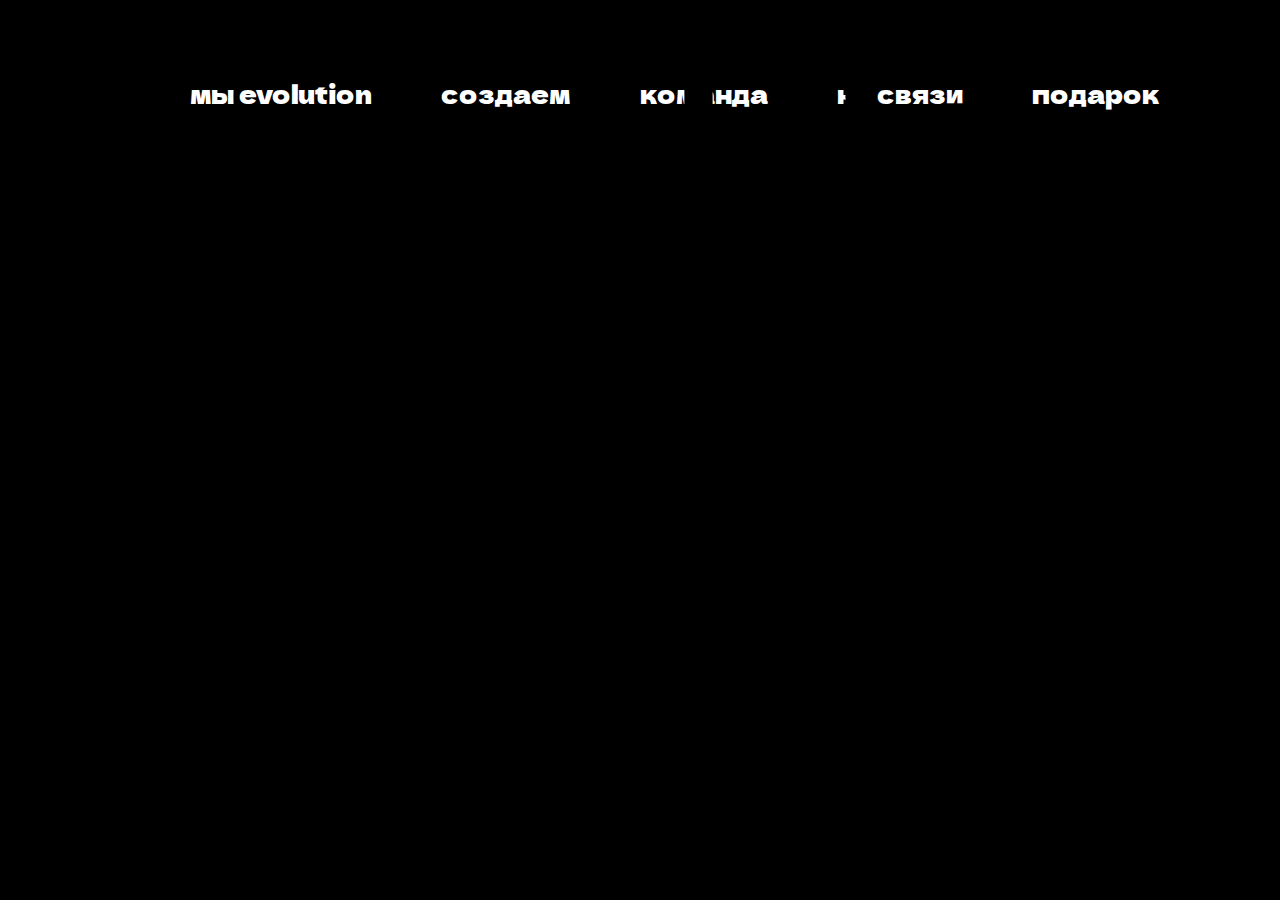
==== commit 6bcd9c4e: "some changes" ====
--- a/index.html
+++ b/index.html
@@ -13,7 +13,7 @@
     <div class="container">
         <div class="header__inner">
             <a class="logo header__logo" href="#">
-                <img class="logo__img header__logo" src="img/logo.png" alt="">
+                <img class="logo__img header__logo-img" src="img/logo.png" alt="">
             </a>
             <div class="page__pagination"></div>
             <button id="nav-toggle" class="btn nav-toggle">
@@ -22,108 +22,231 @@
                 <span class="nav-toggle__item"></span>
             </button>
         </div>
-        <div class="header__navigation">
-            <div class="header__navigation-container">
-                <nav class="nav header__nav">
-                    <ul class="nav__list header__nav-list">
-                        <li class="nav__item header__nav-item">
-                            <a class="nav__link header__nav-link" href="#">
-                                мы evolution
-                            </a>
-                        </li>
-                        <li class="nav__item header__nav-item header__nav-item--has-children">
-                            <a class="nav__link header__nav-link" href="#">
-                                создаем
-                            </a>
-                        </li>
-                        <li class="nav__item header__nav-item">
-                            <a class="nav__link header__nav-link" href="#">
-                                команда
-                            </a>
-                        </li>
-                        <li class="nav__item header__nav-item">
-                            <a class="nav__link header__nav-link" href="#">
-                                на связи
-                            </a>
-                        </li>
-                        <li class="nav__item header__nav-item">
-                            <a class="nav__link header__nav-link" href="#">
-                                подарок
-                            </a>
-                        </li>
-                    </ul>
-                </nav>
-                <div class="header__navigation-bottom">
-                    <div class="header__our-nav-cube"></div>
-                    <nav class="nav header__our-nav cube cube--bottom">
-                        <ul class="nav__list header__our-nav-list">
-                            <li class="nav__item header__our-nav-item">
-                                <a class="nav__link header__our-nav-link" href="#">
-                                    <span>
-                                        Наш магазин
-                                    </span>
-                                </a>
-                            </li>
-                            <li class="nav__item header__our-nav-item">
-                                <a class="nav__link header__our-nav-link" href="#">
-                                    <span>
-                                        Наша школа
-                                    </span>
-                                </a>
-                            </li>
-                        </ul>
-                    </nav>
-                </div>
-            </div>
+    </div>
+    <div class="header__navigation">
+        <div class="header__navigation-container">
+            <nav class="nav header__nav">
+                <ul class="nav__list header__nav-list">
+                    <li class="nav__item header__nav-item">
+                        <a class="nav__link header__nav-link" href="#">
+
+                        </a>
+                    </li>
+                    <li class="nav__item header__nav-item">
+                        <a class="nav__link header__nav-link" href="#">
+                            мы evolution
+                        </a>
+                    </li>
+                    <li class="nav__item header__nav-item">
+                        <a class="nav__link header__nav-link" href="#">
+                            создаем
+                        </a>
+                    </li>
+                    <li class="nav__item header__nav-item">
+                        <a class="nav__link header__nav-link" href="#">
+                            команда
+                        </a>
+                    </li>
+                    <li class="nav__item header__nav-item">
+                        <a class="nav__link header__nav-link" href="#">
+                            на связи
+                        </a>
+                    </li>
+                    <li class="nav__item header__nav-item">
+                        <a class="nav__link header__nav-link" href="#">
+                            подарок
+                        </a>
+                    </li>
+                </ul>
+            </nav>
         </div>
     </div>
 </header>
     <main class="content" id="content">
-        <div class="page">
-            <div class="container page__container">
-                <div class="swiper page__slider">
-                    <div class="swiper-wrapper">
-                        <div class="swiper-slide page__slide">
-                            <section class="section evolution">
-                                <div class="section__header">
-                                    <h2 class="section__title">
-                                        мы evolution
-                                    </h2>
+        <div class="page container">
+            <div class="swiper page__slider">
+                <div class="swiper-wrapper">
+                    <div class="swiper-slide">
+                        <section class="section evolution">
+                            <header class="section__header">
+                                <button class="btn page__nav-button page__nav-button--prev">
+                                    <svg xmlns="http://www.w3.org/2000/svg" width="39" height="45" viewBox="0 0 39 45" fill="none">
+                                        <path d="M38 1L0.666664 22.3333L38 43.6667L38 1Z" stroke="black" stroke-width="1.33333" stroke-linejoin="round"/>
+                                    </svg>
+                                </button>
+                                <h2 class="section__title">
+                                    мы evolution
+                                </h2>
+                                <button class="btn page__nav-button page__nav-button--next">
+                                    <svg xmlns="http://www.w3.org/2000/svg" width="39" height="45" viewBox="0 0 30 34" fill="none">
+                                        <path d="M1 1L29 17L1 33L1 1Z" fill="transparent" stroke="black" stroke-linejoin="round"/>
+                                        <defs>
+                                        <linearGradient id="paint0_linear_447_51" x1="1" y1="33" x2="29" y2="33" gradientUnits="userSpaceOnUse">
+                                        <stop stop-color="#0074BD"/>
+                                        <stop offset="0.234385" stop-color="#703486"/>
+                                        <stop offset="0.718779" stop-color="#F33663"/>
+                                        <stop offset="1" stop-color="#ED302C"/>
+                                        </linearGradient>
+                                        <linearGradient id="paint1_linear_447_51" x1="1" y1="33" x2="29" y2="33" gradientUnits="userSpaceOnUse">
+                                        <stop stop-color="#0074BD"/>
+                                        <stop offset="0.234385" stop-color="#703486"/>
+                                        <stop offset="0.718779" stop-color="#F33663"/>
+                                        <stop offset="1" stop-color="#ED302C"/>
+                                        </linearGradient>
+                                        </defs>
+                                    </svg>
+                                </button>
+                            </header>
+                            <div class="section__content evolution__content">
+                                
+                            </div>
+                        </section>
+                    </div>
+                    <div class="swiper-slide">
+                        <section class="section projects">
+                            <header class="section__header">
+                                <button class="btn page__nav-button page__nav-button--prev">
+                                    <svg xmlns="http://www.w3.org/2000/svg" width="39" height="45" viewBox="0 0 39 45" fill="none">
+                                        <path d="M38 1L0.666664 22.3333L38 43.6667L38 1Z" stroke="black" stroke-width="1.33333" stroke-linejoin="round"/>
+                                    </svg>
+                                </button>
+                                <h2 class="section__title">
+                                    создаём
+                                </h2>
+                                <button class="btn page__nav-button page__nav-button--next">
+                                    <svg xmlns="http://www.w3.org/2000/svg" width="39" height="45" viewBox="0 0 30 34" fill="none">
+                                        <path d="M1 1L29 17L1 33L1 1Z" fill="transparent" stroke="black" stroke-linejoin="round"/>
+                                        <defs>
+                                        <linearGradient id="paint0_linear_447_51" x1="1" y1="33" x2="29" y2="33" gradientUnits="userSpaceOnUse">
+                                        <stop stop-color="#0074BD"/>
+                                        <stop offset="0.234385" stop-color="#703486"/>
+                                        <stop offset="0.718779" stop-color="#F33663"/>
+                                        <stop offset="1" stop-color="#ED302C"/>
+                                        </linearGradient>
+                                        <linearGradient id="paint1_linear_447_51" x1="1" y1="33" x2="29" y2="33" gradientUnits="userSpaceOnUse">
+                                        <stop stop-color="#0074BD"/>
+                                        <stop offset="0.234385" stop-color="#703486"/>
+                                        <stop offset="0.718779" stop-color="#F33663"/>
+                                        <stop offset="1" stop-color="#ED302C"/>
+                                        </linearGradient>
+                                        </defs>
+                                    </svg>
+                                </button>
+                            </header>
+                            <div class="section__content evolution__content">
+                                
+                            </div>
+                        </section>
+                    </div>
+                    <div class="swiper-slide">
+                        <section class="section team">
+                            <header class="section__header">
+                                <button class="btn page__nav-button page__nav-button--prev">
+                                    <svg xmlns="http://www.w3.org/2000/svg" width="39" height="45" viewBox="0 0 39 45" fill="none">
+                                        <path d="M38 1L0.666664 22.3333L38 43.6667L38 1Z" stroke="black" stroke-width="1.33333" stroke-linejoin="round"/>
+                                    </svg>
+                                </button>
+                                <h2 class="section__title">
+                                    команда
+                                </h2>
+                                <button class="btn page__nav-button page__nav-button--next">
+                                    <svg xmlns="http://www.w3.org/2000/svg" width="39" height="45" viewBox="0 0 30 34" fill="none">
+                                        <path d="M1 1L29 17L1 33L1 1Z" fill="transparent" stroke="black" stroke-linejoin="round"/>
+                                        <defs>
+                                        <linearGradient id="paint0_linear_447_51" x1="1" y1="33" x2="29" y2="33" gradientUnits="userSpaceOnUse">
+                                        <stop stop-color="#0074BD"/>
+                                        <stop offset="0.234385" stop-color="#703486"/>
+                                        <stop offset="0.718779" stop-color="#F33663"/>
+                                        <stop offset="1" stop-color="#ED302C"/>
+                                        </linearGradient>
+                                        <linearGradient id="paint1_linear_447_51" x1="1" y1="33" x2="29" y2="33" gradientUnits="userSpaceOnUse">
+                                        <stop stop-color="#0074BD"/>
+                                        <stop offset="0.234385" stop-color="#703486"/>
+                                        <stop offset="0.718779" stop-color="#F33663"/>
+                                        <stop offset="1" stop-color="#ED302C"/>
+                                        </linearGradient>
+                                        </defs>
+                                    </svg>
+                                </button>
+                            </header>
+                            <div class="section__content">
+                                
+                            </div>
+                        </section>
+                    </div>
+                    <div class="swiper-slide">
+                        <section class="section contacts">
+                            <header class="section__header">
+                                <button class="btn page__nav-button page__nav-button--prev">
+                                    <svg xmlns="http://www.w3.org/2000/svg" width="39" height="45" viewBox="0 0 39 45" fill="none">
+                                        <path d="M38 1L0.666664 22.3333L38 43.6667L38 1Z" stroke="black" stroke-width="1.33333" stroke-linejoin="round"/>
+                                    </svg>
+                                </button>
+                                <h2 class="section__title">
+                                    на связи
+                                </h2>
+                                <button class="btn page__nav-button page__nav-button--next">
+                                    <svg xmlns="http://www.w3.org/2000/svg" width="39" height="45" viewBox="0 0 30 34" fill="none">
+                                        <path d="M1 1L29 17L1 33L1 1Z" fill="transparent" stroke="black" stroke-linejoin="round"/>
+                                        <defs>
+                                        <linearGradient id="paint0_linear_447_51" x1="1" y1="33" x2="29" y2="33" gradientUnits="userSpaceOnUse">
+                                        <stop stop-color="#0074BD"/>
+                                        <stop offset="0.234385" stop-color="#703486"/>
+                                        <stop offset="0.718779" stop-color="#F33663"/>
+                                        <stop offset="1" stop-color="#ED302C"/>
+                                        </linearGradient>
+                                        <linearGradient id="paint1_linear_447_51" x1="1" y1="33" x2="29" y2="33" gradientUnits="userSpaceOnUse">
+                                        <stop stop-color="#0074BD"/>
+                                        <stop offset="0.234385" stop-color="#703486"/>
+                                        <stop offset="0.718779" stop-color="#F33663"/>
+                                        <stop offset="1" stop-color="#ED302C"/>
+                                        </linearGradient>
+                                        </defs>
+                                    </svg>
+                                </button>
+                            </header>
+                            <div class="section__content">
+                                
+                            </div>
+                        </section>
+                    </div>
+                    <div class="swiper-slide">
+                        <section class="section design">
+                            <header class="section__header">
+                                <button class="btn page__nav-button page__nav-button--prev">
+                                    <svg xmlns="http://www.w3.org/2000/svg" width="39" height="45" viewBox="0 0 39 45" fill="none">
+                                        <path d="M38 1L0.666664 22.3333L38 43.6667L38 1Z" stroke="black" stroke-width="1.33333" stroke-linejoin="round"/>
+                                    </svg>
+                                </button>
+                                <h2 class="section__title section__title--small">
+                                    Everything needs design
+                                </h2>
+                                <button class="btn page__nav-button page__nav-button--next">
+                                    <svg xmlns="http://www.w3.org/2000/svg" width="39" height="45" viewBox="0 0 30 34" fill="none">
+                                        <path d="M1 1L29 17L1 33L1 1Z" fill="transparent" stroke="black" stroke-linejoin="round"/>
+                                        <defs>
+                                        <linearGradient id="paint0_linear_447_51" x1="1" y1="33" x2="29" y2="33" gradientUnits="userSpaceOnUse">
+                                        <stop stop-color="#0074BD"/>
+                                        <stop offset="0.234385" stop-color="#703486"/>
+                                        <stop offset="0.718779" stop-color="#F33663"/>
+                                        <stop offset="1" stop-color="#ED302C"/>
+                                        </linearGradient>
+                                        <linearGradient id="paint1_linear_447_51" x1="1" y1="33" x2="29" y2="33" gradientUnits="userSpaceOnUse">
+                                        <stop stop-color="#0074BD"/>
+                                        <stop offset="0.234385" stop-color="#703486"/>
+                                        <stop offset="0.718779" stop-color="#F33663"/>
+                                        <stop offset="1" stop-color="#ED302C"/>
+                                        </linearGradient>
+                                        </defs>
+                                    </svg>
+                                </button>
+                            </header>
+                            <div class="section__content design__content">
+                                <div class="design__content-inner">
+                                    <img src="img/" alt="" class="design__image">
                                 </div>
-                                <div class="section__content evolution__content">
-                                    <div class="evolution__thumb">
-                                        <img src="img/evolution.png" alt="" class="evolution__img">
-                                        <img src="img/evolution-mobile.png" alt="" class="evolution__img evolution__img--mobile">
-                                    </div>
-                                    <div class="cube cube--top evolution__cube">
-                                        <div class="evolution__cube-content">
-                                            <div class="evolution__cube-link-wrap">
-                                                <a href="#" class="evolution__cube-link">
-                                                    <span>
-                                                        Создаём
-                                                    </span>
-                                                </a>
-                                            </div>
-                                            <div class="evolution__cube-text">
-                                                C 2008 года наше креативное агентство занимается визуальным оформлением брендов, разработкой архитектурных и интерьерных решений, оформлением общественных пространств
-                                            </div>
-                                        </div>
-                                    </div>
-                                </div>
-                            </section>
-                        </div>
-                        <div class="swiper-slide page__slide">
-                            
-                        </div>
-                        <div class="swiper-slide page__slide">
-                            
-                        </div>
-                        <div class="swiper-slide page__slide">
-                            
-                        </div>
-                        <div class="swiper-slide page__slide">
-                            
-                        </div>
+                            </div>
+                        </section>
                     </div>
                 </div>
             </div>
--- a/css/style.min.css
+++ b/css/style.min.css
@@ -1 +1 @@
-@font-face{font-family:DelaGothicOne;font-weight:400;font-style:normal;src:url(../fonts/DelaGothicOne-Regular.woff);font-display:swap}@font-face{font-family:Ubuntu;font-weight:400;font-style:normal;src:url(../fonts/Ubuntu-Regular.woff);font-display:swap}@font-face{font-family:Ubuntu;font-weight:700;font-style:normal;src:url(../fonts/Ubuntu-Bold.woff);font-display:swap}:root{--black:#000;--white:#fff;--gradient:linear-gradient(90deg, #0074BD 0%, #703486 23.44%, #F33663 71.88%, #ED302C 100%)}*,::after,::before{box-sizing:border-box}html{height:100%;scroll-behavior:smooth}body{margin:0;padding:0;font-weight:400;line-height:130%;font-size:clamp(.875rem,.846rem + .13vw,1rem);font-family:DelaGothicOne,Arial,sans-serif;color:var(--black);background-color:var(--white);display:flex;flex-direction:column;position:relative;height:100%}body.overflow-hidden{overflow:hidden}a{text-decoration:none;color:var(--black);transition:.5s}a:hover{text-decoration:underline}p{line-height:130%}img{max-width:100%;height:auto}.btn{background:0 0;border:none;cursor:pointer;font-family:inherit;padding:0;outline:0;color:inherit;transition:.3s}.container{width:100%;max-width:91.5rem;padding:0 15px;margin:0 auto}#footer,#header{flex:0 0 auto}#content{flex:1 0 auto}.section{position:relative;z-index:2;height:100%}.section__header{display:flex;align-items:center;-moz-column-gap:clamp(1rem,.857rem + .71vw,1.5rem);column-gap:clamp(1rem,.857rem + .71vw,1.5rem);column-gap:clamp(1rem,.857rem + .71vw,1.5rem);justify-content:center}.section__title{margin:0;font-size:clamp(2.125rem,.417rem + 7.59vw,7.25rem);word-break:keep-all;text-align:center;line-height:100%;position:relative;top:-10px;width:100%}.section__title::before{content:"";position:absolute;width:100%;height:72px;border:1px solid var(--black);top:80%;left:50%;transform:translate(-50%,-50%)}.section__content{padding-top:24px}.nav__list{margin:0;padding:0;list-style:none}.nav-toggle{display:flex;flex-direction:column;row-gap:clamp(.375rem,.339rem + .18vw,.5rem);width:clamp(1.5rem,1.429rem + .36vw,1.75rem);height:clamp(1.5rem,1.429rem + .36vw,1.75rem)}.nav-toggle__item{position:relative;display:block;background-color:var(--black);width:100%;height:4px;transition:.3s cubic-bezier(.39,.575,.565,1)}.nav-toggle__item:nth-child(2)::after,.nav-toggle__item:nth-child(2)::before{content:"";position:absolute;height:4px;width:100%;background-color:var(--black);left:50%;top:50%;transform:translate(-50%,-50%);transform-origin:50% 50%;transition:.3s cubic-bezier(.39,.575,.565,1);opacity:0;visibility:hidden}.nav-toggle:hover .nav-toggle__item{background:var(--gradient)}.nav-toggle--active .nav-toggle__item:nth-child(1),.nav-toggle--active .nav-toggle__item:nth-child(3){transform:scale(0)}.nav-toggle--active .nav-toggle__item:nth-child(2){visibility:hidden;background-color:transparent}.nav-toggle--active .nav-toggle__item:nth-child(2)::after,.nav-toggle--active .nav-toggle__item:nth-child(2)::before{visibility:visible;opacity:1}.nav-toggle--active .nav-toggle__item:nth-child(2)::before{transform:translateX(-50%) rotate(45deg)}.nav-toggle--active .nav-toggle__item:nth-child(2)::after{transform:translateX(-50%) rotate(-45deg)}.cube{background-repeat:no-repeat;background-position:center;background-size:contain}.cube--top{background-image:url([data-uri])}.cube--bottom{background-image:url([data-uri])}.header{padding-top:24px}.header__inner{display:flex;justify-content:space-between;-moz-column-gap:24px;column-gap:24px}.header__navigation{position:absolute;background-color:var(--black);left:0;right:0;bottom:0;top:0;height:100%;padding-top:84px;display:none}.header__navigation-container{max-width:1108px;margin:0 auto}.header__navigation-bottom{margin-top:56px;display:flex;justify-content:flex-end;-moz-column-gap:24px;column-gap:24px}.header__nav-list{display:flex;align-items:center}.header__nav-item{flex-grow:1;text-align:center}.header__nav-link{color:var(--white);font-size:clamp(.875rem,.731rem + .64vw,1.5rem)}.header__nav-link:hover{text-decoration:none}.header__our-nav{max-width:416px;width:100%;height:416px}.header__our-nav-cube{width:110px;height:110px;border:1px solid var(--white)}.header__our-nav-list{display:flex;flex-direction:column;max-width:306px;row-gap:20px;text-align:center}.header__our-nav-item{background:var(--gradient);padding:1px}.header__our-nav-link{display:flex;align-items:center;justify-content:center;padding:0 30px;height:88px;width:100%;background-color:var(--black);font-size:clamp(.875rem,.731rem + .64vw,1.5rem)}.header__our-nav-link:hover{background:var(--gradient);text-decoration:none}.header__our-nav-link:hover span{-webkit-text-fill-color:unset;color:var(--black)}.header__our-nav-link span{background:var(--gradient);background-clip:text;-webkit-background-clip:text;-webkit-text-fill-color:transparent}.page{height:100%}.page__pagination{flex-grow:1;display:flex;align-items:center}.page__pagination .swiper-pagination-bullet{border:1px solid var(--black);background:var(--white);border-radius:0;width:100%;opacity:1;height:clamp(.25rem,.192rem + .26vw,.5rem)}.page__pagination .swiper-pagination-bullet.swiper-pagination-bullet-active{background:var(--black);cursor:default}.page__pagination .swiper-pagination-bullet:hover{background:var(--gradient);border-color:transparent}.page__container,.page__slider{height:100%}.slider__nav-button{font-size:0;width:clamp(1rem,.786rem + 1.07vw,1.75rem);height:clamp(1.25rem,1.036rem + 1.07vw,2rem);position:relative;top:30px}.slider__nav-button.swiper-button-disabled{opacity:0;visibility:hidden}.evolution__content{display:grid;grid-template-columns:1fr clamp(25rem,3.688rem + 34.38vw,34.625rem);align-items:center}.evolution__thumb{height:clamp(27.688rem,-6.911rem + 55.8vw,43.313rem);width:130%;position:relative}.evolution__img--mobile{display:none;width:100%;height:100%}.evolution__cube{display:flex;flex-direction:column;justify-content:flex-end;max-width:clamp(25rem,3.688rem + 34.38vw,34.625rem);height:clamp(25rem,3.688rem + 34.38vw,34.625rem)}.evolution__cube-content{max-width:clamp(18.375rem,2.598rem + 25.45vw,25.5rem);height:clamp(18.438rem,2.799rem + 25.22vw,25.5rem)}.evolution__cube-link{height:clamp(2.5rem,1.389rem + 4.94vw,7.313rem);background-color:var(--white);display:flex;align-items:center;justify-content:center;text-align:center}.evolution__cube-link-wrap{background:var(--gradient);padding:1px;flex-shrink:0}.evolution__cube-link span{line-height:120%;font-size:clamp(.875rem,.615rem + 1.15vw,2rem);background:var(--gradient);background-clip:text;-webkit-background-clip:text;-webkit-text-fill-color:transparent}.evolution__cube-link:hover{text-decoration:none}.evolution__cube-text{font-size:clamp(.75rem,.663rem + .38vw,1.125rem);padding:25px 30px;font-family:Ubuntu;font-weight:700}.footer{padding:18px 0}.footer__nav{padding:0 1px}.footer__nav-list{display:flex;align-items:center;justify-content:space-between}.footer__nav-link{font-size:clamp(.875rem,.774rem + .45vw,1.313rem);color:var(--white);text-shadow:1px 1px 0 #000,-1px 1px 0 #000,-1px -1px 0 #000,1px -1px 0 #000;transition:unset}.footer__nav-link:hover{text-decoration:none;background:var(--gradient);background-clip:text;-webkit-background-clip:text;-webkit-text-fill-color:transparent;text-shadow:unset}@media (max-width:992px){.nav-toggle{margin-left:auto}.header .container{max-width:45.375rem}.header__inner{display:grid;grid-template-columns:repeat(2,1fr)}.section__title::before{height:40px}.page__container{max-width:45.375rem}.page__pagination{margin-top:16px;order:2;grid-column:1/-1}.evolution__content{display:flex;flex-direction:column}.evolution__thumb{width:100%;height:clamp(18.75rem,2.165rem + 73.71vw,37.5rem)}.evolution__img{display:none}.evolution__img--mobile{display:block}.evolution__cube{width:100%;height:unset;background:0 0;max-width:100%}.evolution__cube-content{width:unset;max-width:100%;height:unset;display:flex;align-items:center}.evolution__cube-link{height:86px}.evolution__cube-link-wrap{flex-grow:1;height:88px}.evolution__cube-text{padding:0;order:-1;max-width:288px}}@media (max-width:767px){.section__title{top:0}.evolution__thumb{height:59vh}.evolution__img{-o-object-fit:contain;object-fit:contain}.evolution__cube-content{flex-direction:column-reverse;row-gap:20px}.evolution__cube-link{height:38px}.evolution__cube-link-wrap{width:100%;height:40px}.evolution__cube-text{max-width:100%;font-weight:400}.footer__nav-link{padding:0 1px;text-shadow:none;background:var(--gradient);-webkit-background-clip:text;-webkit-text-stroke:2px transparent}.footer__nav-link:hover{-webkit-text-stroke:0 transparent}}+@font-face{font-family:DelaGothicOne;font-weight:400;font-style:normal;src:url(../fonts/DelaGothicOne-Regular.woff);font-display:swap}@font-face{font-family:Ubuntu;font-weight:400;font-style:normal;src:url(../fonts/Ubuntu-Regular.woff);font-display:swap}@font-face{font-family:Ubuntu;font-weight:700;font-style:normal;src:url(../fonts/Ubuntu-Bold.woff);font-display:swap}:root{--black:#000;--white:#fff;--gradient:linear-gradient(90deg, #0074BD 0%, #703486 23.44%, #F33663 71.88%, #ED302C 100%)}*,::after,::before{box-sizing:border-box}html{height:100%;scroll-behavior:smooth}body{margin:0;padding:0;font-weight:400;line-height:130%;font-size:clamp(.875rem,.846rem + .13vw,1rem);font-family:DelaGothicOne,Arial,sans-serif;color:var(--black);background-color:var(--white);display:flex;flex-direction:column;position:relative;height:100%;overflow:hidden}a{text-decoration:none;color:var(--black);transition:.5s}a:hover{text-decoration:underline}p{line-height:130%}img{max-width:100%;height:auto}.btn{background:0 0;border:none;cursor:pointer;font-family:inherit;padding:0;outline:0;color:inherit;transition:.3s}.container{width:100%;max-width:106.125rem;padding:0 15px;margin:0 auto}#footer,#header{flex:0 0 auto}#content{flex:1 0 auto;height:calc(100% - 130px)}.nav__list{margin:0;padding:0;list-style:none}.header{margin-top:clamp(1.125rem,.981rem + .64vw,1.75rem)}.header__inner{display:flex;align-items:center;justify-content:space-between;-moz-column-gap:20px;column-gap:20px}.header__logo{flex-shrink:0}.header__logo-img{width:clamp(1.75rem,1.288rem + 2.05vw,3.75rem);height:clamp(1.75rem,1.288rem + 2.05vw,3.75rem)}.header__navigation{position:absolute;background-color:var(--black);left:0;right:0;bottom:0;top:0;height:100%;padding-top:84px}.header__navigation-container{max-width:1108px;margin:0 auto}.header__nav-list{margin:0;padding:0;list-style:none;display:flex;align-items:center}.header__nav-item{flex-grow:1;text-align:center}.header__nav-link{color:var(--white);font-size:clamp(.875rem,.615rem + 1.15vw,2rem)}.nav-toggle{display:flex;flex-shrink:0;flex-direction:column;row-gap:clamp(.375rem,.245rem + .58vw,.938rem);width:clamp(1.5rem,1.067rem + 1.92vw,3.375rem);height:clamp(1.5rem,1.067rem + 1.92vw,3.375rem)}.nav-toggle__item{position:relative;width:100%;background-color:var(--black);height:clamp(.25rem,.192rem + .26vw,.5rem);transition:.3s cubic-bezier(.39,.575,.565,1)}.nav-toggle__item:nth-child(2)::after,.nav-toggle__item:nth-child(2)::before{content:"";position:absolute;width:100%;height:clamp(.25rem,.192rem + .26vw,.5rem);background-color:var(--black);left:50%;top:50%;transform:translate(-50%,-50%);transform-origin:50% 50%;opacity:0;visibility:hidden;transition:.3s cubic-bezier(.39,.575,.565,1)}.nav-toggle:hover .nav-toggle__item{background:var(--gradient)}.nav-toggle--active .nav-toggle__item:nth-child(1),.nav-toggle--active .nav-toggle__item:nth-child(3){transform:scale(0)}.nav-toggle--active .nav-toggle__item:nth-child(2){visibility:hidden;background-color:transparent}.nav-toggle--active .nav-toggle__item:nth-child(2)::after,.nav-toggle--active .nav-toggle__item:nth-child(2)::before{visibility:visible;opacity:1}.nav-toggle--active .nav-toggle__item:nth-child(2)::before{transform:translateX(-50%) rotate(45deg)}.nav-toggle--active .nav-toggle__item:nth-child(2)::after{transform:translateX(-50%) rotate(-45deg)}.page{height:100%}.page__pagination{flex-grow:1;display:flex;align-items:center;-moz-column-gap:clamp(.5rem,.327rem + .77vw,1.25rem);column-gap:clamp(.5rem,.327rem + .77vw,1.25rem)}.page__pagination .swiper-pagination-bullet{border:1px solid var(--black);border-radius:0;margin:0!important;opacity:1;flex-grow:1;background-color:unset;height:clamp(.25rem,.135rem + .51vw,.75rem)}.page__pagination .swiper-pagination-bullet.swiper-pagination-bullet-active{background-color:var(--black);cursor:default}.page__pagination .swiper-pagination-bullet:hover{background:var(--gradient);border-color:transparent}.page__nav-button{position:relative;height:50%}.page__nav-button svg{width:clamp(1rem,.697rem + 1.35vw,2.313rem);height:clamp(1.25rem,.933rem + 1.41vw,2.625rem)}.page__nav-button:hover svg path{fill:url(#paint0_linear_447_51);stroke:transparent}.page__slider{height:100%}.section{display:flex;flex-direction:column;height:100%}.section__header{display:flex;justify-content:space-between;align-items:end;-moz-column-gap:clamp(1rem,.942rem + .26vw,1.25rem);column-gap:clamp(1rem,.942rem + .26vw,1.25rem);position:relative}.section__title{line-height:1;flex-grow:1;margin:0;font-size:clamp(2.125rem,.394rem + 7.69vw,9.625rem);text-align:center;position:relative}.section__title::before{content:"";position:absolute;width:100%;height:clamp(1.375rem,.394rem + 4.36vw,5.625rem);border:1px solid var(--black);left:50%;top:75%;transform:translate(-50%,-50%)}.section__title--small{font-size:clamp(.875rem,-.077rem + 4.23vw,5rem)}.section__content{flex-grow:1;height:100%}.footer{padding-bottom:1rem}.footer__nav-list{display:flex;align-items:center;justify-content:space-between}.footer__nav-link{color:var(--white);text-shadow:1px 1px 0 #000,-1px 1px 0 #000,-1px -1px 0 #000,1px -1px 0 #000;transition:unset;font-size:clamp(.875rem,.774rem + .45vw,1.313rem)}.footer__nav-link:hover{text-decoration:none;background:var(--gradient);background-clip:text;-webkit-background-clip:text;-webkit-text-fill-color:transparent;text-shadow:unset}@media (max-width:767px){.footer__nav-link{padding:0 1px;text-shadow:none;background:var(--gradient);-webkit-background-clip:text;-webkit-text-stroke:2px transparent}.footer__nav-link:hover{-webkit-text-stroke:0 transparent}}